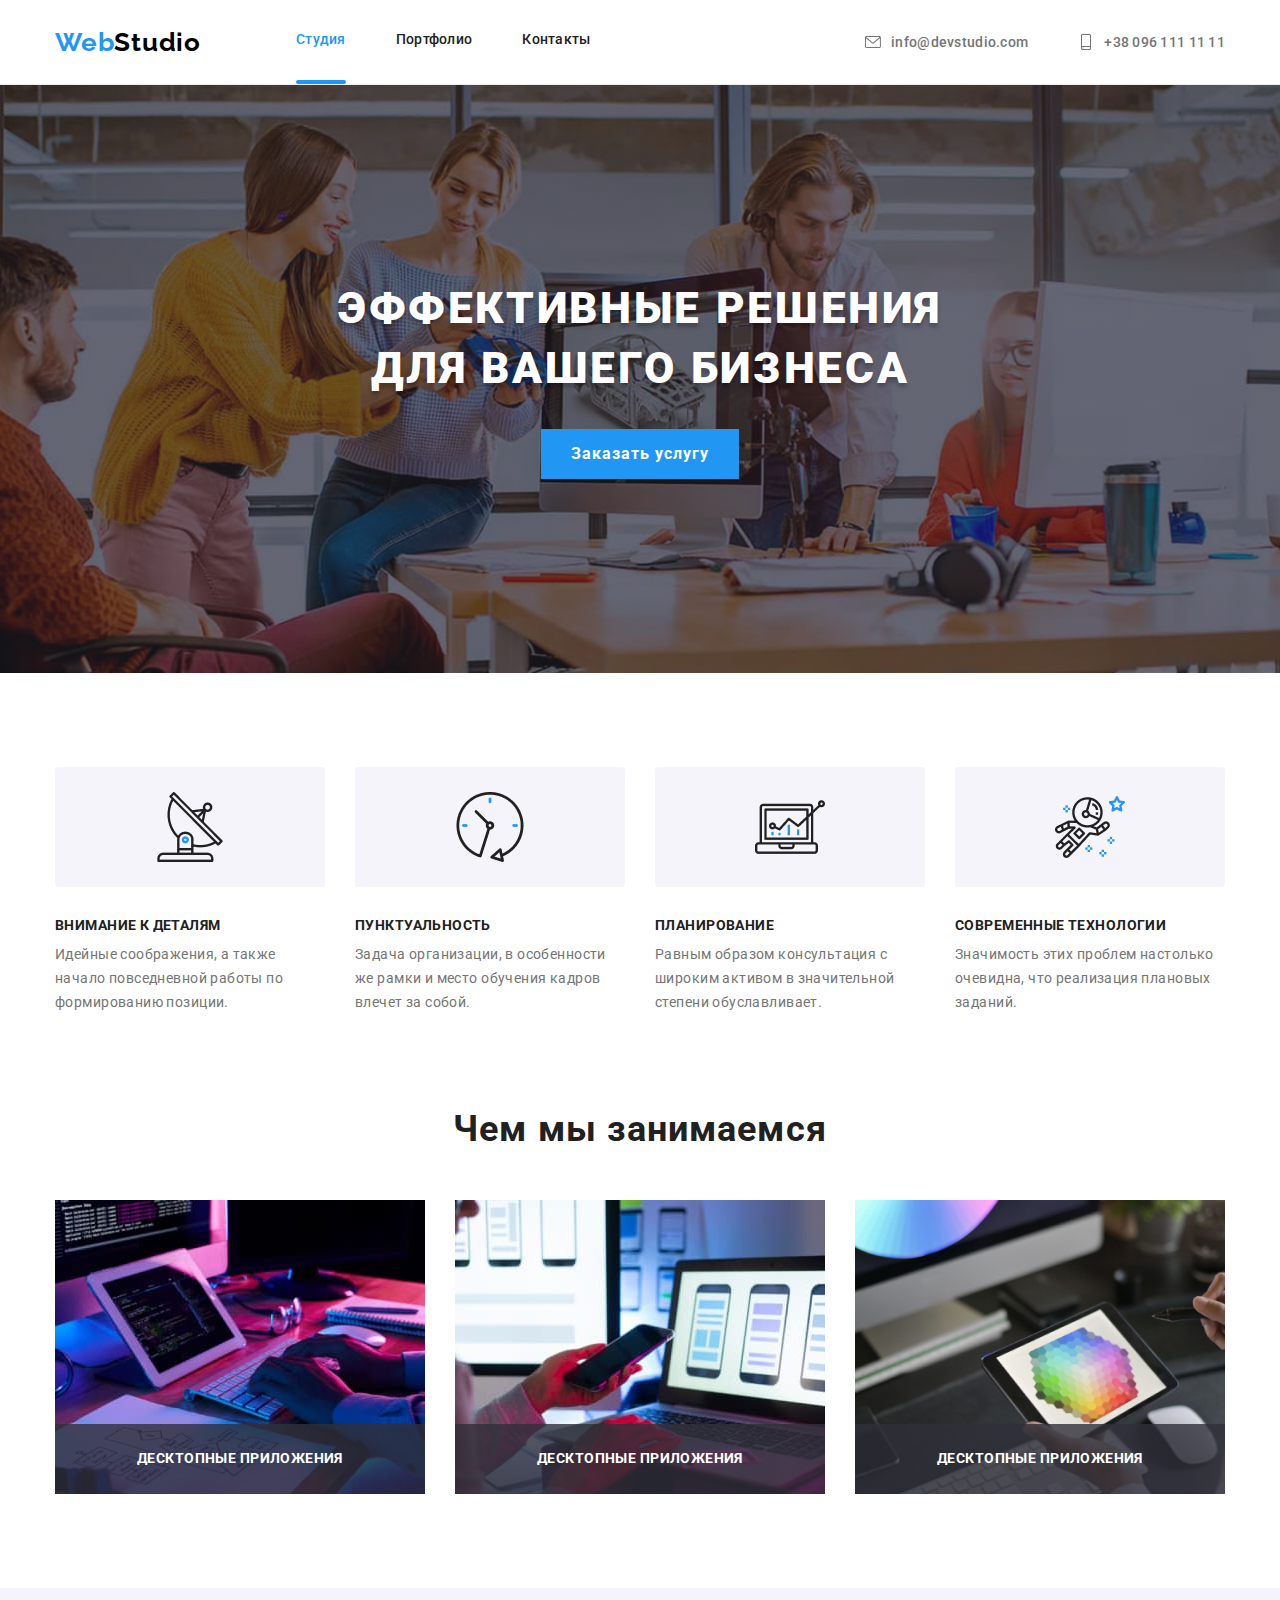
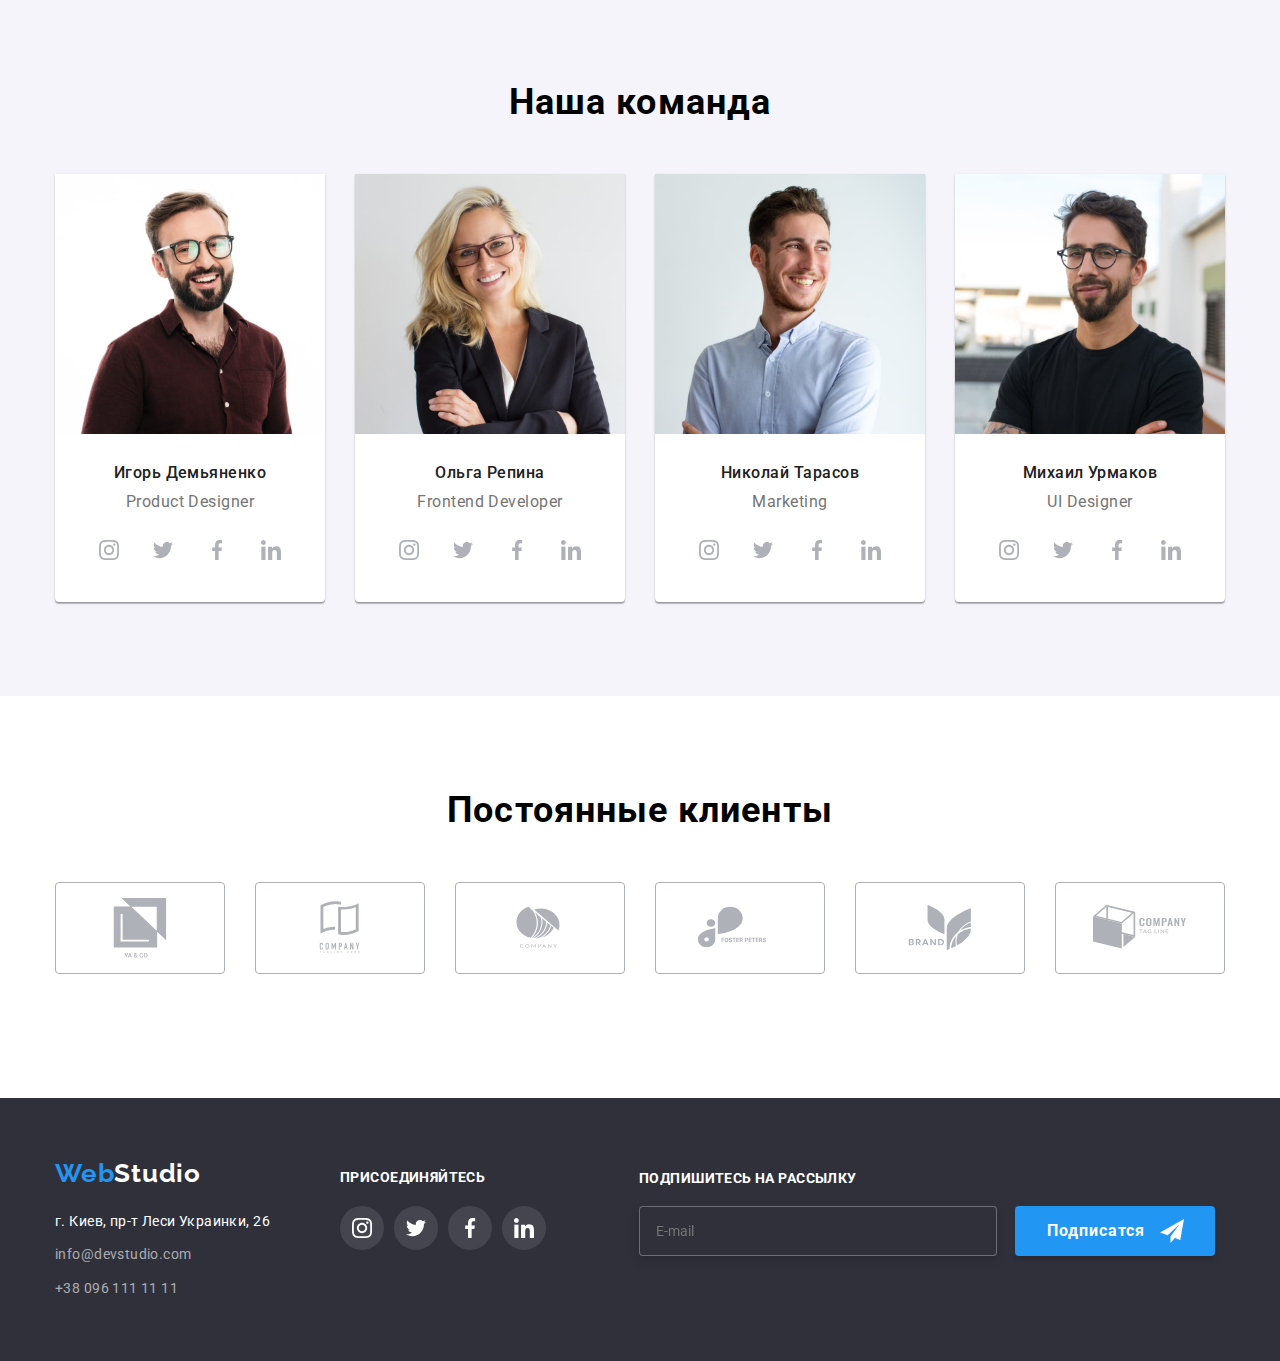
==== index.html @ 10cadb47 "Clone fiels from previously homework" ====
<!DOCTYPE html>
<html lang="ru">
<head>
    <meta charset="UTF-8">
    <meta http-equiv="X-UA-Compatible" content="IE=edge">
    <meta name="viewport" content="width=device-width, initial-scale=1.0">
    <title>Студия</title>
    <link rel="preconnect" href="https://fonts.googleapis.com">
    <link rel="preconnect" href="https://fonts.gstatic.com" crossorigin>
    <link href="https://fonts.googleapis.com/css2?family=Raleway:wght@700&family=Roboto:wght@400;500;700;900&display=swap"rel="stylesheet">
    <link rel="stylesheet" href="https://cdnjs.cloudflare.com/ajax/libs/modern-normalize/1.1.0/modern-normalize.min.css">
    <link rel="stylesheet" href="./css/styles.css">
</head>
<body>
<!-- Шапка сайта -->
    <header class="page-header">
       <div class="container">
            <nav class="nav" >
                <a class="logo" href="/"><span class="logo-color">Web</span>Studio</a>
                <ul  class="site-nav">
                    <li class="item ">
                        <div class="current-session">
                            <a class="link" href="./index.html">Студия</a>
                        </div>    
                    </li>
                    <li class="item"><a class="link" href="./portfolio.html">Портфолио</a></li>
                    <li class="item"><a class="link" href="#">Контакты</a></li>
                </ul>
                <ul class="auth-nav">
                    <li class="item">
                        <a class="link" href="mailto:info@devstudio.com">
                            <svg class="contact-link" wght="16px" height="16px">
                                <use href="./images/icons.svg#envelope"></use>
                            </svg>
                            info@devstudio.com</a>
                    </li>
                    <li class="item"><a class="link" href="tel:+380961111111">
                        <svg class="contact-link" wght="16px" height="16px">
                            <use href="./images/icons.svg#smartphone"></use>
                        </svg>
                        +38 096 111 11 11</a></li>
                </ul>
            </nav>
        </div>
    </header>
<!-- Главаная часть (Контент) -->
    <main>
        <!-- Хиро   -->
        <section class="hero section" >
            <div class="container hero-container">
                <h1 class="hero-title">Эффективные решения <br> для вашего бизнеса</h1>
                <button class="button" type="button" data-modal-open>Заказать услугу</button>
            </div>
        </section>
        <!-- Наши привилегии  -->
        <section class="section">
            <div class="container">
                <h2 class="hide-title">Наши привилегии </h2>
                <ul class="benefits">
                    <li class="item icon-antenna">
                        <h3 class="titel ">Внимание к деталям</h3>
                        <p class="article">Идейные соображения, а также начало повседневной работы по формированию позиции.</p>
                    </li>
                    <li class="item icon-clock">
                        <h3 class="titel">Пунктуальность</h3>
                        <p class="article">Задача организации, в особенности же рамки и место обучения кадров влечет за собой.</p>
                    </li>
                    <li class="item icon-diagram">
                        <h3 class="titel">Планирование</h3>
                        <p class="article">Равным образом консультация с широким активом в значительной степени обуславливает.</p>
                    </li>
                    <li class="item icon-astrounaut">
                        <h3 class="titel">Современные технологии</h3>
                        <p class="article">Значимость этих проблем настолько очевидна, что реализация плановых заданий.</p>
                    </li>
                </ul>
            </div>
        </section>
        <!-- Чем занимаемся  -->
        <section class="work section">
            <div class="container">
                <h2 class="titel">Чем мы занимаемся</h2>
                <ul class="work">
                    <li class="wokr-section">
                        <img src="./images/keybord.jpg" width="370" alt="Пишем код">
                        <p class="wokr-section-description">Десктопные приложения</p>
                    </li>
                    <li class="wokr-section">
                        <img src="./images/phoneandnotebook.jpg" width="370" alt="Звонки родным и близким">
                        <P class="wokr-section-description">Десктопные приложения</P>
                    </li>
                    <li class="wokr-section">
                        <img src="./images/colortabel.jpg" width="370" alt="Красивый планшет с палитрой цветов">
                        <P class="wokr-section-description">Десктопные приложения</P>
                    </li>
                </ul>
            </div>
        </section>
        <!-- Наша команда -->
        <section class="team section">
            <div class="container">
                <h2 class="team-title">Наша команда</h2>
                <ul class="team-persons">
                    <li class="item">
                        <img src="./images/team/ighor.jpg" width="270" alt="Игорь Демьяненко - Product Designer">
                        <div class="team-description">
                            <h3 class="team-name">Игорь Демьяненко</h3>
                            <p class="article">Product Designer</p>
                        </div>
                        <ul  class="team-socials">
                            <li class="team-socials-item">
                                <a class="team-link" href="#">
                                    <svg class="team-icon">
                                        <use href="./images/icons.svg#instagram"></use>
                                    </svg>
                                </a>
                            </li>
                            <li class="team-socials-item">
                                <a class="team-link" href="#">
                                    <svg class="team-icon">
                                        <use href="./images/icons.svg#twitter"></use>
                                    </svg>
                                </a>
                            </li>
                            <li class="team-socials-item">
                                <a class="team-link" href="#">
                                    <svg class="team-icon">
                                        <use href="./images/icons.svg#facebook"></use>
                                    </svg>
                                </a>
                            </li>
                            <li class="team-socials-item">
                                <a class="team-link" href="#">
                                    <svg class="team-icon">
                                        <use href="./images/icons.svg#linkedin"></use>
                                    </svg>
                                </a>
                            </li>
                        </ul> 
                    </li>
                    <li class="item">
                        <img src="./images/team/olga.jpg" width="270" alt="Ольга Репина - Frontend Developer">
                        <div class="team-description">
                            <h3 class="team-name">Ольга Репина</h3>
                            <p class="article">Frontend Developer</p>
                        </div>
                        <ul  class="team-socials">
                            <li class="team-socials-item">
                                <a class="team-link" href="#">
                                    <svg class="team-icon">
                                        <use href="./images/icons.svg#instagram"></use>
                                    </svg>
                                </a>
                            </li>
                            <li class="team-socials-item">
                                <a class="team-link" href="#">
                                    <svg class="team-icon">
                                        <use href="./images/icons.svg#twitter"></use>
                                    </svg>
                                </a>
                            </li>
                            <li class="team-socials-item">
                                <a class="team-link" href="#">
                                    <svg class="team-icon">
                                        <use href="./images/icons.svg#facebook"></use>
                                    </svg>
                                </a>
                            </li>
                            <li class="team-socials-item">
                                <a class="team-link" href="#">
                                    <svg class="team-icon">
                                        <use href="./images/icons.svg#linkedin"></use>
                                    </svg>
                                </a>
                            </li>
                        </ul> 
                    </li>
                    <li class="item">
                        <img src="./images/team/nikita.jpg" width="270" alt="Николай Тарасов - Marketing">
                        <div class="team-description">
                            <h3 class="team-name">Николай Тарасов</h3>
                            <p class="article">Marketing</p>
                        </div>
                        <ul  class="team-socials">
                            <li class="team-socials-item">
                                <a class="team-link" href="#">
                                    <svg class="team-icon">
                                        <use href="./images/icons.svg#instagram"></use>
                                    </svg>
                                </a>
                            </li>
                            <li class="team-socials-item">
                                <a class="team-link" href="#">
                                    <svg class="team-icon">
                                        <use href="./images/icons.svg#twitter"></use>
                                    </svg>
                                </a>
                            </li>
                            <li class="team-socials-item">
                                <a class="team-link" href="#">
                                    <svg class="team-icon">
                                        <use href="./images/icons.svg#facebook"></use>
                                    </svg>
                                </a>
                            </li>
                            <li class="team-socials-item">
                                <a class="team-link" href="#">
                                    <svg class="team-icon">
                                        <use href="./images/icons.svg#linkedin"></use>
                                    </svg>
                                </a>
                            </li>
                        </ul> 
                    </li>
                    <li class="item">
                        <img src="./images/team/mihail.jpg" width="270" alt="Михаил Урмаков - UI Designer">
                        <div class="team-description">
                            <h3 class="team-name">Михаил Урмаков</h3>
                            <p class="article">UI Designer</p>
                        </div>
                        <ul  class="team-socials">
                            <li class="team-socials-item">
                                <a class="team-link" href="#">
                                    <svg class="team-icon">
                                        <use href="./images/icons.svg#instagram"></use>
                                    </svg>
                                </a>
                            </li>
                            <li class="team-socials-item">
                                <a class="team-link" href="#">
                                    <svg class="team-icon">
                                        <use href="./images/icons.svg#twitter"></use>
                                    </svg>
                                </a>
                            </li>
                            <li class="team-socials-item">
                                <a class="team-link" href="#">
                                    <svg class="team-icon">
                                        <use href="./images/icons.svg#facebook"></use>
                                    </svg>
                                </a>
                            </li>
                            <li class="team-socials-item">
                                <a class="team-link" href="#">
                                    <svg class="team-icon">
                                        <use href="./images/icons.svg#linkedin"></use>
                                    </svg>
                                </a>
                            </li>
                        </ul> 
                    </li>
                </ul>
            </div>
        </section>
        <section class="section">
            <h2 class="client-title">Постоянные клиенты</h2>
            <ul class="client-list">
                <li>
                    <a class="client-link" href="#">
                        <svg class="client-icon" width="106px" height="60px">
                            <use href="./images/icons.svg#client"></use>
                        </svg>
                    </a>
                </li>
                <li>
                    <a class="client-link" href="#">
                        <svg class="client-icon" width="106px" height="60px">
                            <use href="./images/icons.svg#client-2"></use>
                        </svg>
                    </a>
                </li>
                <li>
                    <a class="client-link" href="#" >
                        <svg class="client-icon" width="106px" height="60px">
                            <use href="./images/icons.svg#client-3"></use>
                        </svg>
                    </a>
                </li>
                <li>
                    <a class="client-link" href="#">
                        <svg class="client-icon" width="106px" height="60px">
                            <use href="./images/icons.svg#client-4"></use>
                        </svg>
                    </a>
                </li>
                <li>
                    <a class="client-link" href="#">
                        <svg class="client-icon" width="106px" height="60px">
                            <use href="./images/icons.svg#client-5"></use>
                        </svg>
                    </a>
                </li>
                <li>
                    <a class="client-link" href="#" >
                        <svg class="client-icon" width="106px" height="60px">
                            <use href="./images/icons.svg#client-6"></use>
                        </svg>
                    </a>
                </li>
            </ul>
        
        </section>
    </main>


    <!-- Футер -->
    <footer class="footer">
        <div class="container footer-contarner">
            <div>
                <a class="footer-logo" href="/"><span class="logo-color">Web</span>Studio</a>
            <address class="footer-adress">
                <p class="article">г. Киев, пр-т Леси Украинки, 26</p>
                <a class="link" href="mailto:info@devstudio.com">info@devstudio.com</a>
                <a class="link" href="tel:+380961111111">+38 096 111 11 11</a>
            </address>
            </div>
            <div class="footer-social">
                <h2 class="footer-social-title">присоединяйтесь</h2>
                <ul class="footer-social-list" >
                    <li class="footer-social-item">
                        <a class="footer-social-link" href="#">
                            <svg class="footer-social-icon">
                                <use href="./images/icons.svg#instagram"></use>
                            </svg>
                        </a>
                    </li>
                    <li class="footer-social-item">
                        <a class="footer-social-link" href="#">
                            <svg class="footer-social-icon">
                                <use href="./images/icons.svg#twitter"></use>
                            </svg>
                        </a>
                    </li>
                    <li class="footer-social-item">
                        <a class="footer-social-link" href="#">
                            <svg class="footer-social-icon">
                                <use href="./images/icons.svg#facebook"></use>
                            </svg>
                        </a>
                    </li>
                    <li class="footer-social-item">
                        <a class="footer-social-link" href="#">
                            <svg class="footer-social-icon">
                                <use href="./images/icons.svg#linkedin"></use>
                            </svg>
                        </a>
                    </li>
                </ul> 
            </div>
            <div class="footer-form"> 
                <form >
                    <label class="footer-form-label" for="e-mail">Подпишитесь на рассылку</label>
                    <input class="footer-form-input" id="e-mail" type="email" name="e-mail" placeholder="E-mail">
                    <button class="footer-form-button" type="submit">
                        Подписатся
                        <svg class="footer-form-icon" width="24px" height="24px" aria-hidden="true" >
                            <use href="./images/icons.svg#icon-send"></use>
                        </svg>
                    </button>
                </form>
            </div>

        </div>

             
    </footer>
    <!-- Backdrop and Modal -->
    <div class="backdrop is-hidden" data-modal>
        <div class="modal">
            <button class="modal-close-button" type="button" data-modal-close>
                <svg class="modal-close-icon" width="11px" height="11px" >
                    <use href="./images/icons.svg#cross"></use>
                </svg>
            </button>
            <div class="modal-inner">
                
                <form class="form" name="main-form" autocomplete="on">
                    <fieldset >
                        <legend class="modal-inner-title">Оставьте свои данные, мы вам перезвоним</legend>
                        <div class="form-field">
                            <label class="form-feild-label" for="user-name">Имя</label>
                            <div class="form-field-inner">
                                <input class="form-field-input" id="user-name" type="text" name="name" required  >
                                <svg class="form-field-icon" width="18px" height="18px" aria-hidden="true" >
                                    <use href="./images/icons.svg#person-black"></use>
                                </svg>
                            </div>
                            
                        </div>
                        <div class="form-field">
                            <label class="form-feild-label" for="phone-number">Телефон</label>
                            <div class="form-field-inner">
                                <input class="form-field-input" id="phone-number" type="tel" name="phone-number" required  >
                                <svg class="form-field-icon" width="18px" height="18px" aria-hidden="true" >
                                    <use href="./images/icons.svg#phone-black"></use>
                                </svg>
                            </div>
                            
                        </div>
                        <div class="form-field">
                            <label class="form-feild-label" for="e-mail">Почта</label>
                            <div class="form-field-inner">
                                <input class="form-field-input" id="e-mail" type="email" name="e-mail" required  >
                                <svg class="form-field-icon" width="18px" height="18px" aria-hidden="true" >
                                    <use href="./images/icons.svg#email-black"></use>
                                </svg>
                            </div>
                            
                        </div>
                        <div class="form-field">
                            <label class="form-feild-label" for="comment">Комментарий</label>
                            <textarea class="form-field-input form-field-texarea" id="comment" name="feedback" rows="5" placeholder="Введите текст" required ></textarea>
                        </div>
                        <div class="form-field checkbox">
                            <div class="checkbox-control">
                                <input class="checkbox-input" type="checkbox" id="terms-conditions">
                                <svg class="checkbox-icon" width="16px" height="15px" aria-hidden="true" >
                                    <use href="./images/icons.svg#checkbox"></use>
                                </svg>
                            </div>
                            <label class="checkbox-label" for="terms-conditions">Соглашаюсь с рассылкой и принимаю <a class="terms-link" href="/">Условия договора</a></label>
                            
                        </div>
                        <button type="submit" class="form-field-button">Отправить</button>
                    </fieldset>
                    
                </form>
            </div>
        </div>
    </div>   
    <!-- JS -->
    <script src="./js/modal.js"></script>
</body>
</html>
---- css/styles.css ----
:root {
    --main-color: #212121;
    --secondary-color: #757575;
}

/* Нормолайз */
body {
    background-color: #fff;
    font-family: 'Roboto', sans-serif;
    
}
h1,h2,h3,h4,h5,h6 {
    margin: 0px 0px;
}

ul, ol {
    margin: 0;
    padding: 0;
    list-style-type: none;
}

a {
    text-decoration: none;
}

p {
    margin: 0;
}

address {
    font-style: normal;
}

img {
    display: block;
}

fieldset {
    border: 0;
    padding: 0;
    margin: 0;
}

button {
    border-width: 0;
}
.hide-title {
    position: absolute;
    width: 1px;
    height: 1px;
    margin: -1px;
    border: 0;
    padding: 0;
    white-space: nowrap;
    clip-path: inset(100%);
    clip: rect(0 0 0 0);
    overflow: hidden;
}
/* Стили для шапки */
.page-header {
    border-bottom: 1px solid #ECECEC;
        
}

.nav {
    display: flex;
    align-items: center;

    
   
}

.container {
    width: 100%;
    max-width: 1200px;
    margin: 0 auto;
    padding: 0 15px;

}

.section {
    padding-top: 94px;
    padding-bottom: 94px;
}
/* Стиль Логотипа*/

.logo {
    
    color: #000;
    font-family: 'Raleway';
        font-style: normal;
        font-weight: 700;
        font-size: 26px;
        line-height: 1.19;
        letter-spacing: 0.03em;
        

}
.footer-logo {
    color: #fff;
    font-family: 'Raleway';
        font-style: normal;
        font-weight: 700;
        font-size: 26px;
        line-height: 1.19;
        letter-spacing: 0.03em;
        

}
.logo-color {
    color: #2196F3;
}
/* Стили навигации */
.site-nav {
    display: flex;
    margin-left: 95px;
      
}
.contact-link{
    display: flex;
    align-items: center;
    width: 16px;
    fill: var(--secondary-color);
    margin-right: 10px;
}

.site-nav .item:{

}

.site-nav .item:not(:last-child){
    margin-right: 50px;
}

.site-nav .link {
        display: block;
        padding-top: 32px;
        padding-bottom: 32px;
    

        font-style: normal;
        font-weight: 500;
        font-size: 14px;
        line-height: 1.14;
        letter-spacing: 0.02em;
        
        color: #212121;
        transition: 250ms;
        transition-timing-function: cubic-bezier(0.4, 0, 0.2, 1);
}

.current-session::after {
    content: '';
    display: block;
    width: 100%;
    height: 4px;

    background: #2196F3;
    border-radius: 2px;
}
.current-session .link {
    color:#2196F3
}

.site-nav .link:hover,
.site-nav .link:focus {
    color: #2196F3;
    transition: 250ms;
    transition-timing-function: cubic-bezier(0.4, 0, 0.2, 1);
}

/* .site-nav .link:hover .contact-link,
.site-nav .link:focus .contact-link {
    fill: #2196F3;
} */

.auth-nav {
    display: flex;  
    margin-left: auto;
    
}

.auth-nav .item:not(:last-child) {
    margin-right: 50px;
}

.auth-nav .link {
    display: flex;
    padding-top: 32px;
    padding-bottom: 32px;

    color: var(--secondary-color);
    font-style: normal;
    font-weight: 500;
    font-size: 14px;
    line-height: 1.15;
    letter-spacing: 0.02em;

    transition: 250ms;
    transition-timing-function: cubic-bezier(0.4, 0, 0.2, 1);
        
}
.auth-nav .link:hover,
.auth-nav .link:focus {
    color: #2196F3;
    transition: 250ms;
    transition-timing-function: cubic-bezier(0.4, 0, 0.2, 1);
}
.auth-nav .link:hover .contact-link,
.auth-nav .link:focus .contact-link{
    fill: #2196F3;
    transition: 250ms;
    transition-timing-function: cubic-bezier(0.4, 0, 0.2, 1);
}

/* Стили для хиро */
.hero {
    max-width: 1600px;
    background-image: linear-gradient(to right, rgba(47, 48, 58, 0.4), rgba(47, 48, 58, 0.4)), url(../images/hero-bg.jpg);
    background-position: center;
    background-size: cover;
    background-repeat: no-repeat;
    background-color: #2F303A;

    margin-left: auto;
    margin-right: auto;
    
}
.hero-title  {
    display: block;
    
    margin-bottom: 30px;

    color: #000;
    font-weight: 900;
    font-size: 44px;
    line-height: 1.36;  
    text-align: center;
    letter-spacing: 0.06em;
    text-transform: uppercase;
    color: #FFFFFF;
    text-shadow: 0px 4px 4px rgba(0, 0, 0, 0.25);
}

.button {
    margin-left: auto;
    margin-right: auto;
    padding: 10px 30px;
    
    
    background-color: #2196F3;
    color: #fff;
    font-family: 'Roboto';
    font-style: normal;
    font-weight: 700;
    font-size: 16px;
    line-height: 1.88;
    display: flex;
    align-items: center;
    text-align: center;
    letter-spacing: 0.06em;
    cursor: pointer;
}

.hero-container {
    padding-top: 100px;
    padding-bottom: 100px;
}

/* Стили для наших привилегии */
.benefits {
    display: flex;
    justify-content: space-between;
    
    
    
}
.benefits .item {
    width: 270px;
}

.benefits .titel {
    margin-bottom: 10px;
    color: var(--main-color);
        font-style: normal;
        font-weight: 700;
        font-size: 14px;
        line-height: 1.15;
        letter-spacing: 0.03em;
        text-transform: uppercase;
        
}
.benefits .article {
    color: var(--secondary-color);
        font-weight: 400;
        font-size: 14px;
        line-height: 1.71;    
        letter-spacing: 0.03em;
}
/* Иконки сверху */
.benefits .item::before {
    display: block;
    content: ""; 
    height: 120px;
    background-color: #F5F4FA;
    background-position: center;
    background-repeat: no-repeat;
    border-radius: 4px;

    margin-bottom: 30px;
}

.icon-antenna::before {
    background-image: url('../images/icon/antenna.png');
}

.icon-clock::before {
    background-image: url('../images/icon/clock.png');
}

.icon-diagram::before {
    background-image: url('../images/icon/diagram.png');
}

.icon-astrounaut::before {
    background-image: url('../images/icon/astronaut.png');
}


/* Стили "Чем занимаемся" */
.work {
    display: flex;
    justify-content: space-between;
    padding-top: 0;
    
}
.work .titel {
    margin-bottom: 50px;

    color: var(--main-color);
        font-weight: 700;
        font-size: 36px;
        line-height: 1.16;
        text-align: center;
        letter-spacing: 0.03em;
}

.wokr-section{
    position: relative;
}

.wokr-section-description {
    position: absolute;
    left: 0;
    bottom: 0;

    display: flex;
    justify-content: center;
    align-items: center;
    width: 370px;
    height: 70px;


    font-family: 'Roboto';
    font-style: normal;
    font-weight: 700;
    font-size: 14px;
    line-height: 1.14;
    text-align: center;
    letter-spacing: 0.03em;
    text-transform: uppercase;

    color: #FFFFFF;
    background: rgba(47, 48, 58, 0.8);
}

/*  Стили Наша команда */

.team {
    display: block;
    background-color: #F5F4FA;
    background-position: center;
    margin-left: auto;
    margin-right: auto;
    text-align: center;
    
}

.team-persons{
    display: flex;
    justify-content: space-between;
}



.team-title {
    margin-bottom: 50px;

    font-weight: 700;
    font-size: 36px;
    line-height: 1.16;
    text-align: center;
    letter-spacing: 0.03em;

}

.team-persons .item  {

    background-color: #fff;
    box-shadow: 0px 1px 3px rgba(0, 0, 0, 0.12), 0px 1px 1px rgba(0, 0, 0, 0.14), 0px 2px 1px rgba(0, 0, 0, 0.2);
    border-radius: 0px 0px 4px 4px;
}
.team-name {
    

    color: var(--main-color);
    font-family: 'Roboto';
        font-style: normal;
        font-weight: 500;
        font-size: 16px;
        line-height: 1.18;
        
        letter-spacing: 0.03em;
}
.team .article {
    margin-top: 10px;
    

    color: var(--secondary-color);
    font-family: 'Roboto';
        font-style: normal;
        font-weight: 400;
        font-size: 16px;
        line-height: 1.18;
        letter-spacing: 0.03em;
}

.team-description {
    padding-bottom: 0px;
    padding-top: 30px;


}

.team-socials {
    display: flex;
    width: 206px;
    height: 44px;
    justify-content: space-between;
    align-items: center;
    margin: 16px auto 30px auto;
}

.team-link {
    display: block;
    align-items: center;
    width: 44px;
    height: 44px;
    padding-top: 12px;
    padding-bottom: 12px;
    border-radius: 50%;
}

.team-icon {
    width: 20px;
    height: 20px;
    fill: #afb1b8;
    transition: 250ms;
    transition-timing-function: cubic-bezier(0.4, 0, 0.2, 1);
    
    
}

.team-socials .team-socials-item{
    border-radius: 50%;
    transition: 250ms;
    transition-timing-function: cubic-bezier(0.4, 0, 0.2, 1);
    /* background-color: blue; */
}
.team-socials .team-socials-item:hover,
.team-socials-item .team-link:focus{
    background-color: #2196F3;
    transition: 250ms;
    transition-timing-function: cubic-bezier(0.4, 0, 0.2, 1);
}
.team-socials-item .team-link:focus .team-icon,
.team-socials .team-socials-item:hover .team-icon {
    fill: #ffffff;
    transition: 250ms;
    transition-timing-function: cubic-bezier(0.4, 0, 0.2, 1);
}



/* Постоянные клиенты секция */
 
.client-title {
    margin-bottom: 50px;
    
    font-weight: 700;
    font-size: 36px;
    line-height: 1.16;
    text-align: center;
    letter-spacing: 0.03em; 
}

.client-list {
    display: flex;
    width: 1170px;
    justify-content: space-between;
    align-items: center;
    margin: 16px auto 30px auto;

}

.client-link {
    display: flex;
    align-items: center;
    justify-content: center;
    width: 170px;
    height: 92px;
    border: 1px solid #AFB1B8;
    border-radius: 4px;
    transition: 250ms;
    transition-timing-function: cubic-bezier(0.4, 0, 0.2, 1);
}
.client-icon {
    fill: #afb1b8;
    transition: 250ms;
    transition-timing-function: cubic-bezier(0.4, 0, 0.2, 1);
    
}

.client-link:hover,
.client-link:focus {
    border: 1px solid rgba(33, 150, 243, 1);
    transition: 250ms;
    transition-timing-function: cubic-bezier(0.4, 0, 0.2, 1);
    
}

.client-link:hover .client-icon,
.client-link:focus .client-icon{
    fill: #2196F3;
    transition: 250ms;
    transition-timing-function: cubic-bezier(0.4, 0, 0.2, 1);
}

/* Стили для футера */

.footer {
    display: block;
    padding-top: 60px;
    padding-bottom: 60px;

    background-color: #2F303A;
        font-style: normal;
        font-weight: 400;
        font-size: 14px;
        line-height: 1.71;
        letter-spacing: 0.03em;
}

.footer-contarner{
    display: flex;
}
.footer-adress {
    display: flex;
    flex-direction: column;
    
}
.footer .article {
    margin-top: 20px;
    color: #fff;
}
.footer .link {
    
    margin-top: 10px;

    font-weight: 400;
    font-size: 14px;
    line-height: 1.71;
    letter-spacing: 0.03em;
    color: rgba(255, 255, 255, 0.6);
    
}

.footer-social {
    display: flex;
    flex-direction: column;
    margin-left: 70px;
    margin-top: 12px;
    
}

.footer-social-title {


    
    font-family: 'Roboto';
    font-style: normal;
    font-weight: 700;
    font-size: 14px;
    line-height: 1.14;
    letter-spacing: 0.03em;
    text-transform: uppercase;

    color: #FFFFFF;
}

.footer-social-list {
    display: flex;
    width: 206px;
    height: 44px;
    justify-content: space-between;
    align-items: center;
    margin-top: 20px;
    
    /* margin: 16px auto 30px auto; */
    
}


.footer-social-link {
    display: flex;
    align-items: center;
    justify-content: center;
    width: 44px;
    height: 44px;
        
    background: rgba(255, 255, 255, 0.1);
    border-radius: 50%;
    
}

.footer-social-icon {
    width: 20px;
    height: 20px;
    fill: #ffffff;
    
    
}

.footer-social-list .footer-social-item{
    border-radius: 50%;
    transition: 250ms;
    transition-timing-function: cubic-bezier(0.4, 0, 0.2, 1);
    /* background-color: blue; */
}
.footer-social-list .footer-social-item:hover,
.footer-social-list .footer-social-link:focus {
    background-color: #2196F3;
    transition: 250ms;
    transition-timing-function: cubic-bezier(0.4, 0, 0.2, 1);
}


/* Footer form */
.footer-form{
    margin-left: 93px;
    margin-top: 12px;
}

.footer-form-label {
    display: block;
    margin-bottom: 20px;
    font-family: 'Roboto';
    font-style: normal;
    font-weight: 700;
    font-size: 14px;
    line-height: 16px;
    letter-spacing: 0.03em;
    text-transform: uppercase;

    color: #FFFFFF;
}
.footer-form-input {
    width: 358px;
    height: 50px;
    margin-right: 15px;
    padding-left: 16px;
    color: #fff;
    border: 1px solid rgba(255, 255, 255, 0.3);
    filter: drop-shadow(0px 4px 4px rgba(0, 0, 0, 0.15));
    border-radius: 4px;
    background-color: #2F303A;
}
.footer-form-input::placeholder {
    /* padding: 15px 16px; */
}

.footer-form-button {
    width: 200px;
    height: 50px;
    font-family: 'Roboto';
    font-style: normal;
    font-weight: 700;
    font-size: 16px;
    line-height: 1.88;    

    letter-spacing: 0.06em;
    
    color: #FFFFFF;

    background: #2196F3;
    box-shadow: 0px 4px 4px rgba(0, 0, 0, 0.15);
    border-radius: 4px;
}

.footer-form-icon {
    fill: #fff;
    margin-left: 10px;
    vertical-align: middle;
}

/* .footer-form-button::after {
    content: '';
  
    width: 24px;
    height: 24px;
    background-image: url(../images/icons.svg#icon-send);
    fill: #FFFFFF;
} */
/* Портфолио */
/* Кнопки портфолио */
.portfolio-button-list {
    display: flex;
    margin-bottom: 56px;
    justify-content: center;
}
.portfolio-button-list .item:not(:last-child) {
    margin-right: 8px;
}


.portfolio-button {
    display: block;
    padding: 6px 22px;
    /* margin-top: 100px; */
    
    background: #F5F4FA;
        font-weight: 500;
        font-size: 16px;
        line-height: 1.62;
        text-align: center;
        letter-spacing: 0.03em;
        color: #212121;
        border: none;
        border-radius: 4px;
    
        transition: 250ms;
        transition-timing-function: cubic-bezier(0.4, 0, 0.2, 1);
}


.portfolio-button:hover,
.portfolio-button:focus {
    background-color: #2196F3;
    color: #FFFFFF;
    box-shadow: 0px 3px 1px rgba(0, 0, 0, 0.1), 0px 1px 2px rgba(0, 0, 0, 0.08), 0px 2px 2px rgba(0, 0, 0, 0.12);
    transition: 250ms;
    transition-timing-function: cubic-bezier(0.4, 0, 0.2, 1);   
}

/* Список робот */

.portfolio-list {
    display: flex;
    flex-wrap: wrap;
    
    

    
}

.portfolio-item {
    width: 370px;
    margin-right: 30px;
    margin-bottom: 30px;

    background: #FFFFFF;
    border: 1px solid #EEEEEE;
}
.portfolio-item:hover,
.portfolio-item:focus {
    transition: 250ms;
    transition-timing-function: cubic-bezier(0.4, 0, 0.2, 1);
    box-shadow: 0px 1px 1px rgba(0, 0, 0, 0.12), 0px 4px 4px rgba(0, 0, 0, 0.06), 1px 4px 6px rgba(0, 0, 0, 0.16);
}

.portfolio-item:nth-child(3n) {
    margin-right: 0px;
}

.portfolio-item:nth-last-child(-n+3) {
    margin-bottom: 0px;
}
/* .portfolio-link {
    position: relative;
    
    
} */
.portfolio-thumb {
    position: relative;
    overflow: hidden;
}


.portfolio-list-title {
    /* margin: 20px auto 4px 24px; */
    margin-bottom: 4px;
    font-weight: 700;
    font-size: 18px;
    line-height: 2;
    letter-spacing: 0.06em;
    color: #212121;
}
.portfolio-list .article {
    /* margin-left: 24px;
    margin-bottom: 20px; */

        font-weight: 400;
        font-size: 16px;
        line-height: 1.88;
        letter-spacing: 0.03em;
        color: #757575;
}
.portfolio-list-description {
    padding-left: 24px;
    padding-bottom: 20px;
    padding-top: 20px;
}

.portfolio-overlay {
    position: absolute;
    top: 0;
    right: 0;
    width: 100%;
    height: 100%;
    padding: 64px 24px;
    background-color: rgba(33, 150, 243, 0.9);
    transform: translateY(100%);
    transition: transform 250ms;
    transition-timing-function: cubic-bezier(0.4, 0, 0.2, 1);
    
}

.portfolio-overlay-description {
    font-family: 'Roboto';
    font-style: normal;
    font-weight: 400;
    font-size: 18px;
    line-height: 1.56;
    letter-spacing: 0.03em;
    color: #FFFFFF;
}

.portfolio-item:hover .portfolio-overlay {
    transform: translateY(0);
    
}

/* Modal and Backdrop */

.backdrop {
    position: fixed;
    top: 0;
    left: 0;

    width: 100%;
    height: 100%;
    background: rgba(0, 0, 0, 0.2);

    transition: opacity 0.5s, visibility 0.5s;
}

.modal {
    position: absolute;
    top: 50%;
    left: 50%;
    transform: translate(-50%, -50%);


    width: 528px;
    min-height: 581px;


    background: #FFFFFF;
    box-shadow: 0px 1px 3px rgba(0, 0, 0, 0.12), 0px 1px 1px rgba(0, 0, 0, 0.14), 0px 2px 1px rgba(0, 0, 0, 0.2);
    border-radius: 4px;
}

/* Form */
.modal-inner {
    padding: 40px;
    
}

.modal-inner-title {
    display: block;
    margin-bottom: 12px;

    font-family: 'Roboto';
    font-style: normal;
    font-weight: 700;
    font-size: 20px;
    line-height: 1.15;
    text-align: center;
    letter-spacing: 0.03em;
    color: #212121;
}


/* Form-field */

.form-feild-label {
    display: block;
    margin-bottom: 4px;

    font-family: 'Roboto';
    font-style: normal;
    font-weight: 400;
    font-size: 12px;
    line-height: 1.16;
    letter-spacing: 0.01em;
    color: #757575;
    

}

.form-field-input {
    width: 100%;
    padding: 11px 12px 11px 42px;
    margin-bottom: 10px;
    
    border: 1px solid rgba(33, 33, 33, 0.2);
    border-radius: 4px;
    outline: none;
    transition: border-color 250ms cubic-bezier(0.4, 0, 0.2, 1)
}

.form-field-inner {
    position: relative;
}

.form-field-icon{
    position: absolute;
    top: 50%;
    left: 12px;
    transform: translateY(-80%);
    fill: CurrentColor;
    transition: fill 250ms cubic-bezier(0.4, 0, 0.2, 1);
    
}

.form-field-input::placeholder {
    font-family: 'Roboto';
    font-style: normal;
    font-weight: 400;
    font-size: 12px;
    line-height: 1.16;
    letter-spacing: 0.01em;

    color: rgba(117, 117, 117, 0.5);
    
}

.form-field-input:hover,
.form-field-input:focus {
    border-color: #2196F3;
}

.form-field-input:hover + .form-field-icon,
.form-field-input:focus + .form-field-icon,
.form-field-input:active + .form-field-icon{
    fill: #2196F3;
}


.form-field-texarea {
    resize: none;
    padding: 12px  16px;
}

/* Chekbox */
.checkbox {
    display: flex;
    padding-left: 13px
}

.checkbox-input {
    appearance: none;
}


.checkbox-control {
    display: flex;
    align-items: center;
    justify-content: center;
    
    width: 16px;
    height: 15px;
    margin-top: 3px;
    margin-right: 9px;
    background-color: #fff;
    border: 2px solid rgba(33, 33, 33, 1);
    border-radius: 4px;

}

.checkbox-icon {
    opacity: 0;
    flex-shrink: 0;
    fill: #fff;
    transition: opacity 250ms cubic-bezier(0.4, 0, 0.2, 1);
    background-color: #2196f3;
    border-radius: 2px;
}

.checkbox-input:checked + .checkbox-icon {
    opacity: 1;
}


/* .checkbox-input:checked ~ .checkbox-control{
    background-color: #2196F3;
} */

.checkbox-label {
    font-family: 'Roboto';
    font-style: normal;
    font-weight: 400;
    font-size: 14px;
    line-height: 1.71;
    letter-spacing: 0.03em;

    color: #757575; 

}

.terms-link {
    text-decoration-line: underline;
    color: #2196F3;

}

.form-field-button {
    display: block;
    margin-left: auto;
    margin-right: auto;
    margin-top: 30px;
    width: 200px;
    height: 50px;
    padding: 10px 55px;

    font-family: 'Roboto';
    font-style: normal;
    font-weight: 700;
    font-size: 16px;
    line-height: 1.88;
    letter-spacing: 0.06em;
    color: #FFFFFF;
    cursor: pointer;

    background: #188CE8;  
    border-radius: 4px;
    transition: box-shadow 250ms cubic-bezier(0.4, 0, 0.2, 1)
}

.form-field-button:focus,
.form-field-button:active {
    box-shadow: 0px 4px 4px rgba(0, 0, 0, 0.15);
    
}
.modal-close-icon {

    fill: #000000;
    transition: fill 250ms cubic-bezier(0.4, 0, 0.2, 1)
}



.modal-close-button {
    position: absolute;
    top: 8px;
    right: 8px;
    width: 30px;
    height: 30px;

    background: #FFFFFF;
    border: 1px solid rgba(0, 0, 0, 0.1);
    border-radius: 50%;
    cursor: pointer;
   
}
.modal-close-button:hover .modal-close-icon,
.modal-close-button:focus .modal-close-icon 
{
    fill: #2196F3;
}
.is-hidden {
    opacity: 0;
    visibility: hidden;
    pointer-events: none;

}
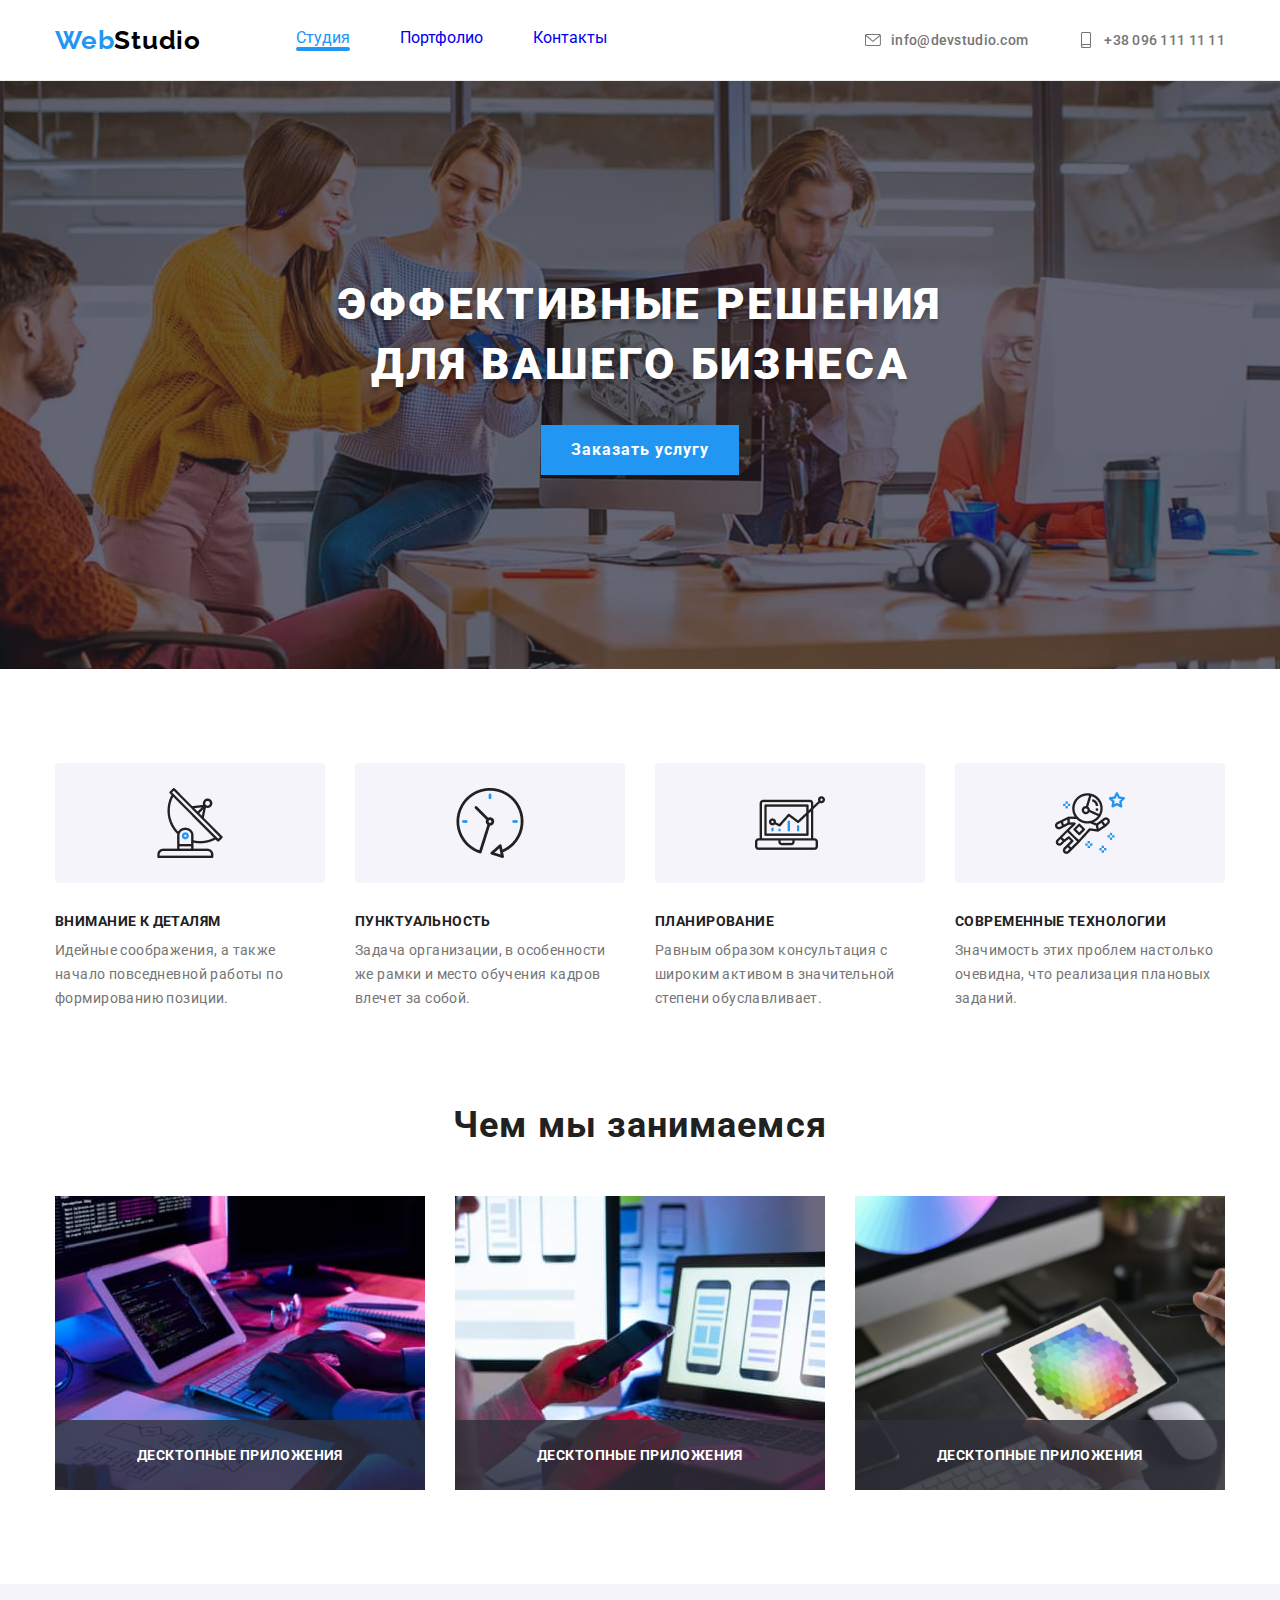
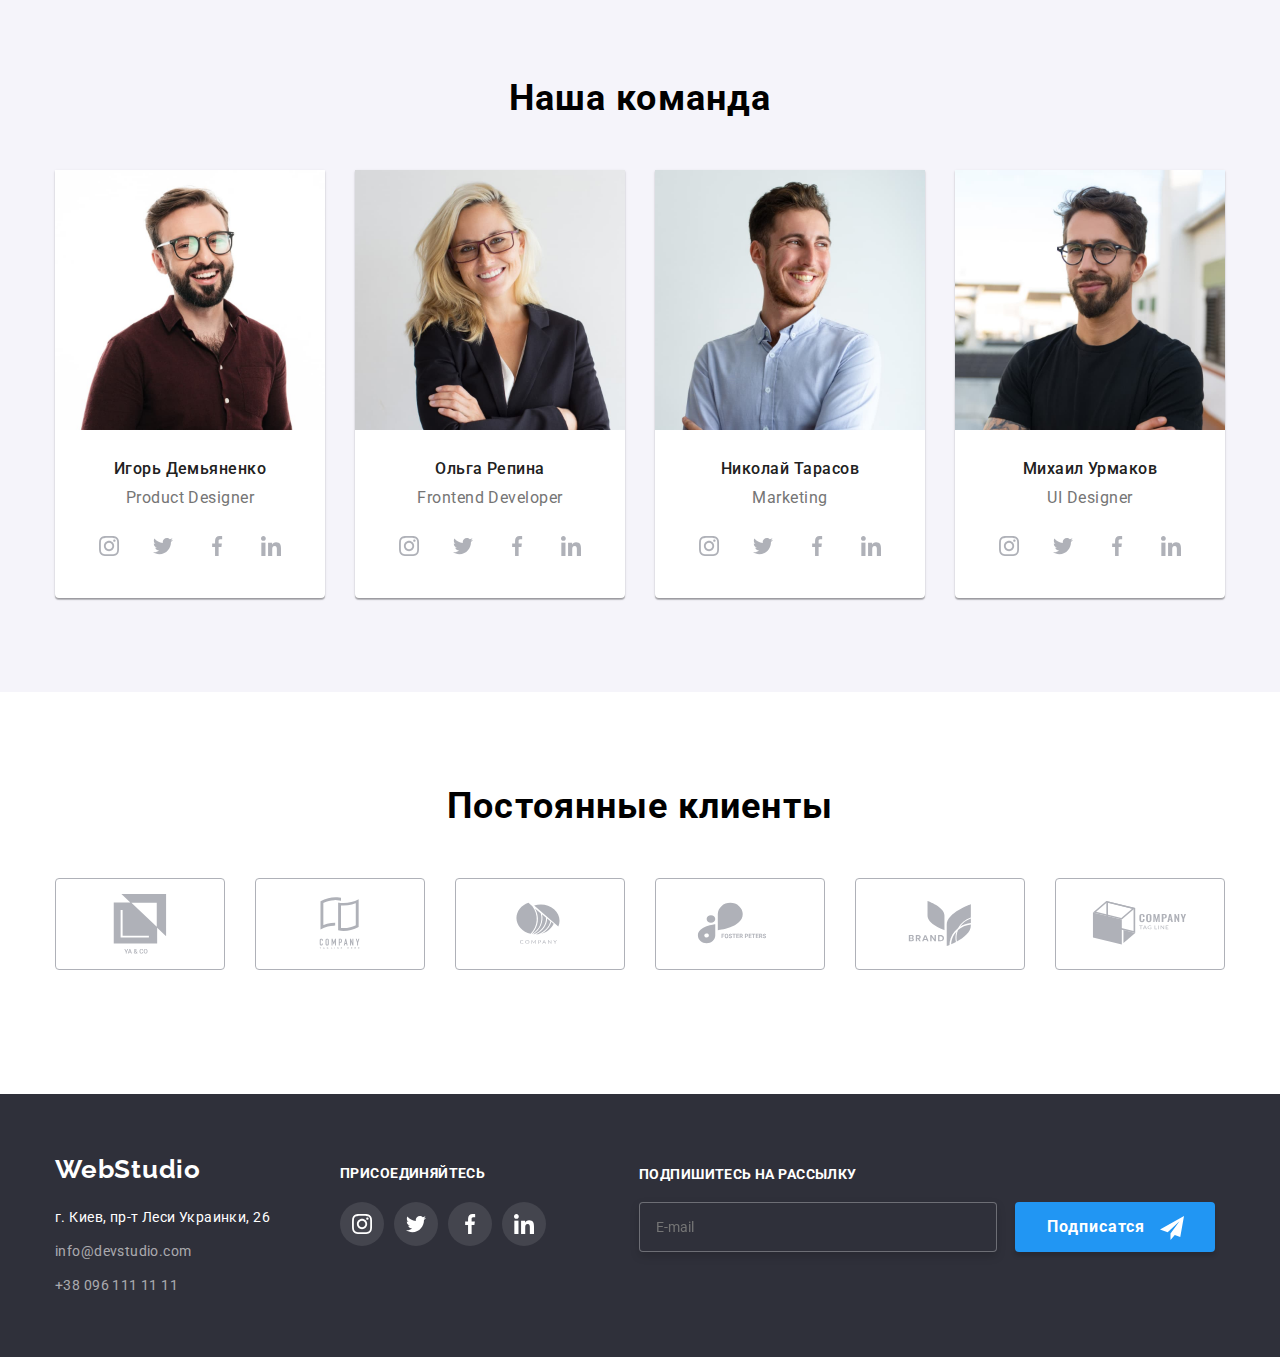
==== commit 91b9e0a8: "Let`s try some BEM!" ====
--- a/index.html
+++ b/index.html
@@ -15,16 +15,16 @@
 <!-- Шапка сайта -->
     <header class="page-header">
        <div class="container">
-            <nav class="nav" >
-                <a class="logo" href="/"><span class="logo-color">Web</span>Studio</a>
-                <ul  class="site-nav">
-                    <li class="item ">
+            <nav class="navigation" >
+                <a class="logo" href="/"><span class="logo--color">Web</span>Studio</a>
+                <ul  class="site-navigation">
+                    <li class="site-navigation__item ">
                         <div class="current-session">
                             <a class="link" href="./index.html">Студия</a>
                         </div>    
                     </li>
-                    <li class="item"><a class="link" href="./portfolio.html">Портфолио</a></li>
-                    <li class="item"><a class="link" href="#">Контакты</a></li>
+                    <li class="site-navigation__item"><a class="link" href="./portfolio.html">Портфолио</a></li>
+                    <li class="site-navigation__item"><a class="link" href="#">Контакты</a></li>
                 </ul>
                 <ul class="auth-nav">
                     <li class="item">
@@ -46,14 +46,14 @@
 <!-- Главаная часть (Контент) -->
     <main>
         <!-- Хиро   -->
-        <section class="hero section" >
+        <section class="hero " >
             <div class="container hero-container">
                 <h1 class="hero-title">Эффективные решения <br> для вашего бизнеса</h1>
                 <button class="button" type="button" data-modal-open>Заказать услугу</button>
             </div>
         </section>
         <!-- Наши привилегии  -->
-        <section class="section">
+        <section >
             <div class="container">
                 <h2 class="hide-title">Наши привилегии </h2>
                 <ul class="benefits">
@@ -77,7 +77,7 @@
             </div>
         </section>
         <!-- Чем занимаемся  -->
-        <section class="work section">
+        <section class="work ">
             <div class="container">
                 <h2 class="titel">Чем мы занимаемся</h2>
                 <ul class="work">
@@ -97,7 +97,7 @@
             </div>
         </section>
         <!-- Наша команда -->
-        <section class="team section">
+        <section class="team ">
             <div class="container">
                 <h2 class="team-title">Наша команда</h2>
                 <ul class="team-persons">
@@ -252,7 +252,7 @@
                 </ul>
             </div>
         </section>
-        <section class="section">
+        <section >
             <h2 class="client-title">Постоянные клиенты</h2>
             <ul class="client-list">
                 <li>
--- a/css/styles.css
+++ b/css/styles.css
@@ -43,6 +43,10 @@
 
 button {
     border-width: 0;
+}
+
+section {
+    padding: 94px 0;
 }
 .hide-title {
     position: absolute;
@@ -56,19 +60,6 @@
     clip: rect(0 0 0 0);
     overflow: hidden;
 }
-/* Стили для шапки */
-.page-header {
-    border-bottom: 1px solid #ECECEC;
-        
-}
-
-.nav {
-    display: flex;
-    align-items: center;
-
-    
-   
-}
 
 .container {
     width: 100%;
@@ -78,40 +69,56 @@
 
 }
 
-.section {
-    padding-top: 94px;
-    padding-bottom: 94px;
-}
+.is-hidden {
+    opacity: 0;
+    visibility: hidden;
+    pointer-events: none;
+
+}
+
+/* Стили для шапки */
+.page-header {
+    border-bottom: 1px solid #ECECEC;
+        
+}
+
+.navigation {
+    display: flex;
+    align-items: center;
+}
+
+
+
 /* Стиль Логотипа*/
 
 .logo {
     
     color: #000;
     font-family: 'Raleway';
-        font-style: normal;
-        font-weight: 700;
-        font-size: 26px;
-        line-height: 1.19;
-        letter-spacing: 0.03em;
+    font-style: normal;
+    font-weight: 700;
+    font-size: 26px;
+    line-height: 1.19;
+    letter-spacing: 0.03em;
         
 
 }
 .footer-logo {
     color: #fff;
     font-family: 'Raleway';
-        font-style: normal;
-        font-weight: 700;
-        font-size: 26px;
-        line-height: 1.19;
-        letter-spacing: 0.03em;
+    font-style: normal;
+    font-weight: 700;
+    font-size: 26px;
+    line-height: 1.19;
+    letter-spacing: 0.03em;
         
 
 }
-.logo-color {
+.logo--color {
     color: #2196F3;
 }
 /* Стили навигации */
-.site-nav {
+.site-navigation {
     display: flex;
     margin-left: 95px;
       
@@ -128,7 +135,7 @@
 
 }
 
-.site-nav .item:not(:last-child){
+.site-navigation__item:not(:last-child){
     margin-right: 50px;
 }
 
@@ -1098,9 +1105,3 @@
 {
     fill: #2196F3;
 }
-.is-hidden {
-    opacity: 0;
-    visibility: hidden;
-    pointer-events: none;
-
-}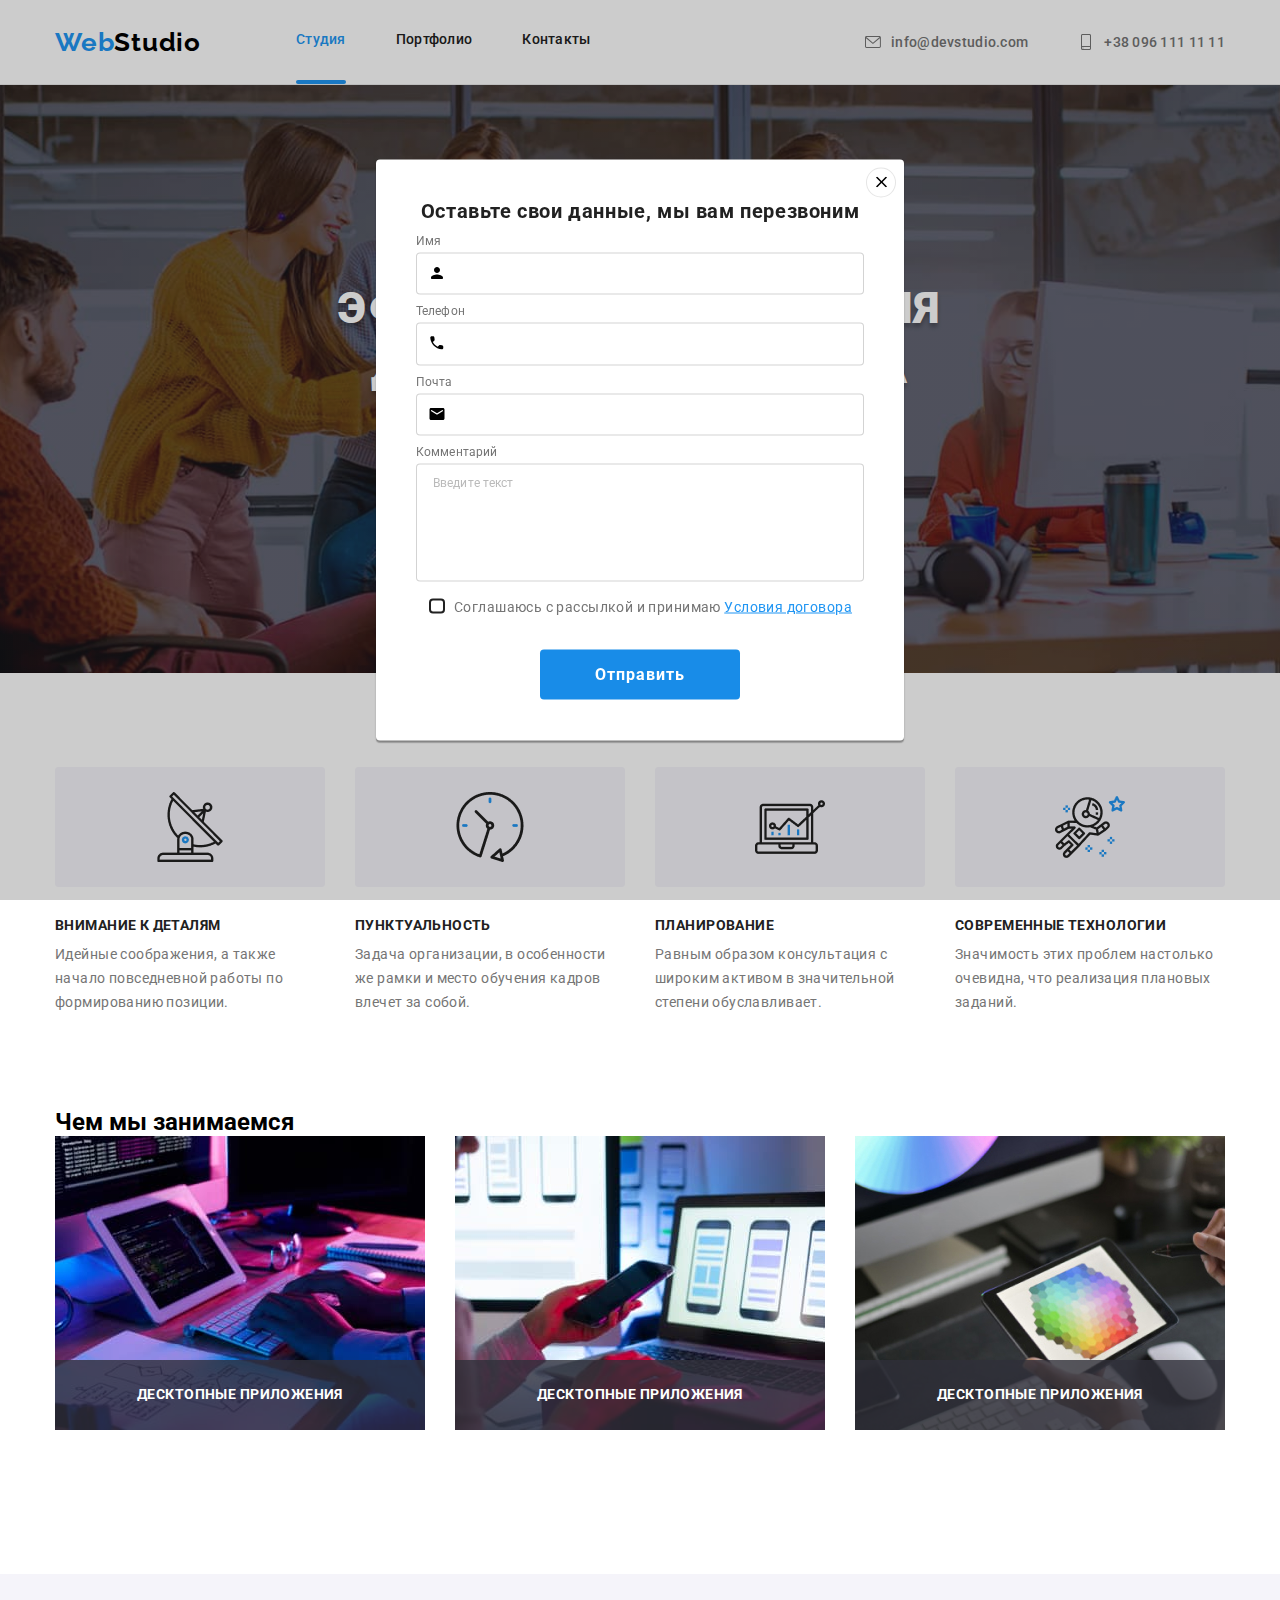
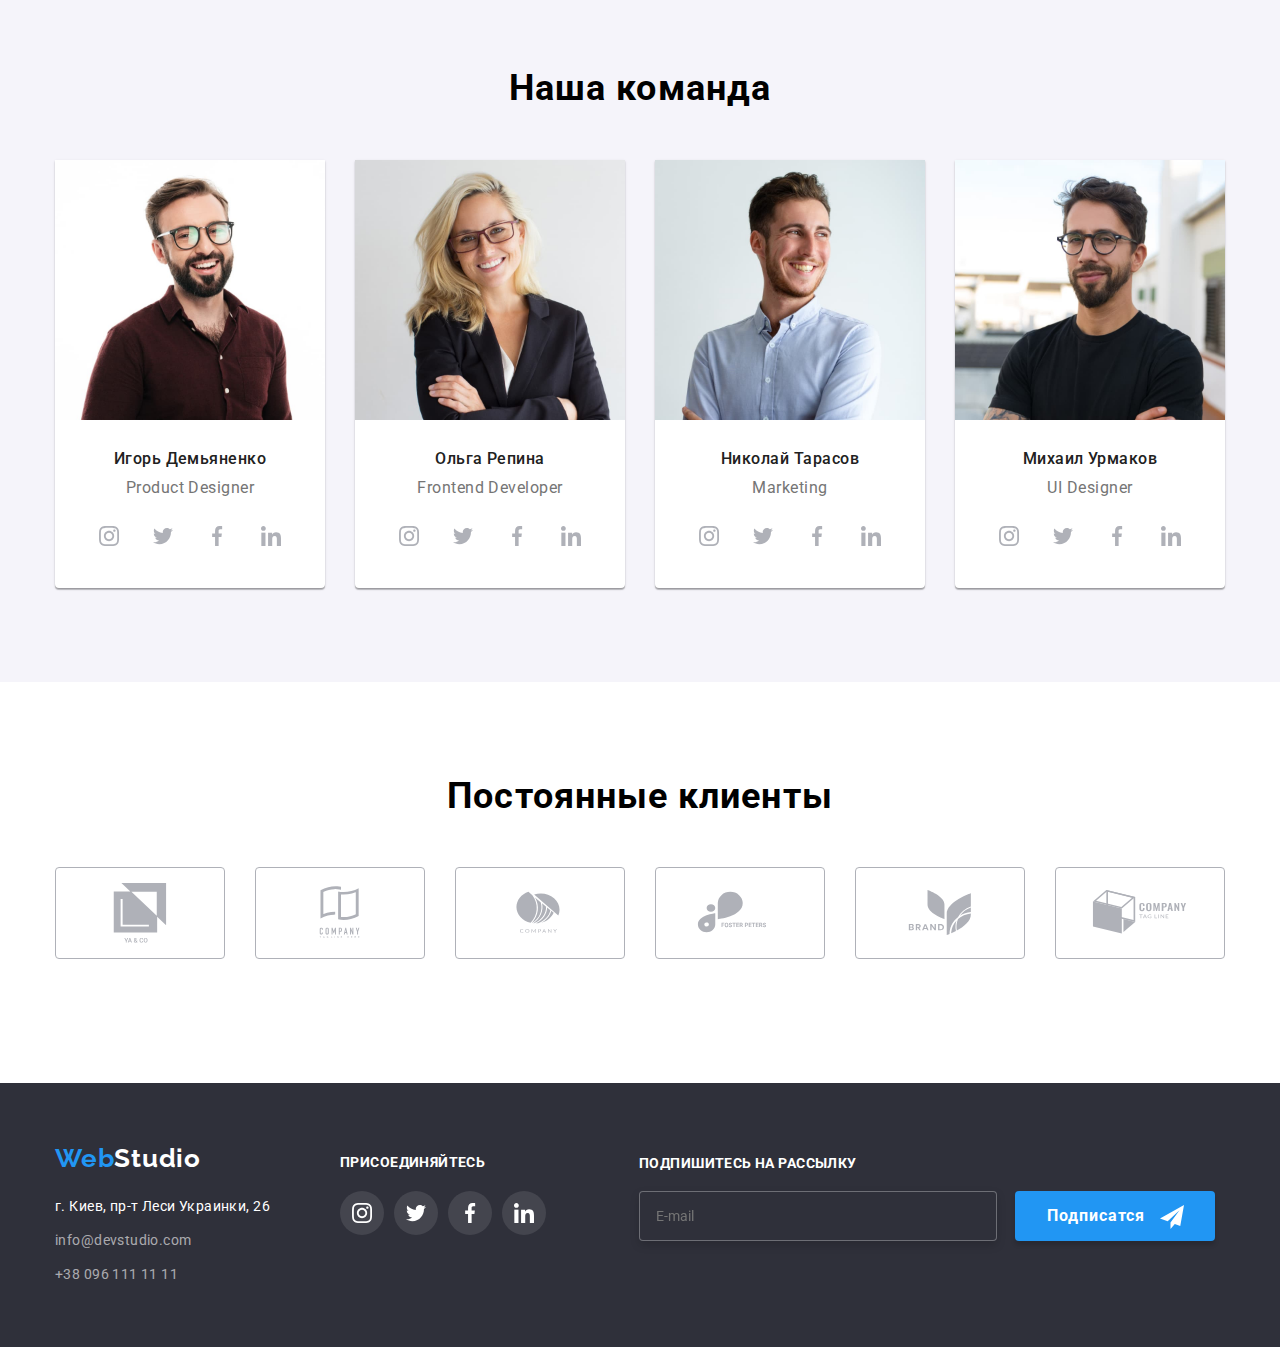
==== commit 6046020d: "Add some BEM to index.html" ====
--- a/index.html
+++ b/index.html
@@ -20,22 +20,23 @@
                 <ul  class="site-navigation">
                     <li class="site-navigation__item ">
                         <div class="current-session">
-                            <a class="link" href="./index.html">Студия</a>
+                            <a class="site-navigation__link current-session--link" href="./index.html">Студия</a>
                         </div>    
                     </li>
-                    <li class="site-navigation__item"><a class="link" href="./portfolio.html">Портфолио</a></li>
-                    <li class="site-navigation__item"><a class="link" href="#">Контакты</a></li>
+                    <li class="site-navigation__item"><a class="site-navigation__link" href="./portfolio.html">Портфолио</a></li>
+                    <li class="site-navigation__item"><a class="site-navigation__link" href="#">Контакты</a></li>
                 </ul>
-                <ul class="auth-nav">
-                    <li class="item">
-                        <a class="link" href="mailto:info@devstudio.com">
-                            <svg class="contact-link" wght="16px" height="16px">
+                <ul class="auth-navigation">
+                    <li class="auth-navigation__item">
+                        <a class="auth-navigation__link" href="mailto:info@devstudio.com">
+                            <svg class="contact-icon" wght="16px" height="16px">
                                 <use href="./images/icons.svg#envelope"></use>
                             </svg>
                             info@devstudio.com</a>
                     </li>
-                    <li class="item"><a class="link" href="tel:+380961111111">
-                        <svg class="contact-link" wght="16px" height="16px">
+                    <li class="auth-navigation__item">
+                        <a class="auth-navigation__link" href="tel:+380961111111">
+                        <svg class="contact-icon" wght="16px" height="16px">
                             <use href="./images/icons.svg#smartphone"></use>
                         </svg>
                         +38 096 111 11 11</a></li>
@@ -46,32 +47,32 @@
 <!-- Главаная часть (Контент) -->
     <main>
         <!-- Хиро   -->
-        <section class="hero " >
-            <div class="container hero-container">
-                <h1 class="hero-title">Эффективные решения <br> для вашего бизнеса</h1>
-                <button class="button" type="button" data-modal-open>Заказать услугу</button>
+        <section class="hero" >
+            <div class="hero--container">
+                <h1 class="hero__title">Эффективные решения  для вашего бизнеса</h1>
+                <button class="hero-button" type="button" data-modal-open>Заказать услугу</button>
             </div>
         </section>
         <!-- Наши привилегии  -->
         <section >
             <div class="container">
-                <h2 class="hide-title">Наши привилегии </h2>
+                <h2 class="hide--title">Наши привилегии </h2>
                 <ul class="benefits">
-                    <li class="item icon-antenna">
-                        <h3 class="titel ">Внимание к деталям</h3>
-                        <p class="article">Идейные соображения, а также начало повседневной работы по формированию позиции.</p>
-                    </li>
-                    <li class="item icon-clock">
-                        <h3 class="titel">Пунктуальность</h3>
-                        <p class="article">Задача организации, в особенности же рамки и место обучения кадров влечет за собой.</p>
-                    </li>
-                    <li class="item icon-diagram">
-                        <h3 class="titel">Планирование</h3>
-                        <p class="article">Равным образом консультация с широким активом в значительной степени обуславливает.</p>
-                    </li>
-                    <li class="item icon-astrounaut">
-                        <h3 class="titel">Современные технологии</h3>
-                        <p class="article">Значимость этих проблем настолько очевидна, что реализация плановых заданий.</p>
+                    <li class="benefits__item icon-antenna">
+                        <h3 class="benefits__titel ">Внимание к деталям</h3>
+                        <p class="benefits__article">Идейные соображения, а также начало повседневной работы по формированию позиции.</p>
+                    </li>
+                    <li class="benefits__item icon-clock">
+                        <h3 class="benefits__titel">Пунктуальность</h3>
+                        <p class="benefits__article">Задача организации, в особенности же рамки и место обучения кадров влечет за собой.</p>
+                    </li>
+                    <li class="benefits__item icon-diagram">
+                        <h3 class="benefits__titel">Планирование</h3>
+                        <p class="benefits__article">Равным образом консультация с широким активом в значительной степени обуславливает.</p>
+                    </li>
+                    <li class="benefits__item icon-astrounaut">
+                        <h3 class="benefits__titel">Современные технологии</h3>
+                        <p class="benefits__article">Значимость этих проблем настолько очевидна, что реализация плановых заданий.</p>
                     </li>
                 </ul>
             </div>
@@ -79,170 +80,170 @@
         <!-- Чем занимаемся  -->
         <section class="work ">
             <div class="container">
-                <h2 class="titel">Чем мы занимаемся</h2>
+                <h2 class="work__titel">Чем мы занимаемся</h2>
                 <ul class="work">
                     <li class="wokr-section">
                         <img src="./images/keybord.jpg" width="370" alt="Пишем код">
-                        <p class="wokr-section-description">Десктопные приложения</p>
+                        <p class="wokr-section__description">Десктопные приложения</p>
                     </li>
                     <li class="wokr-section">
                         <img src="./images/phoneandnotebook.jpg" width="370" alt="Звонки родным и близким">
-                        <P class="wokr-section-description">Десктопные приложения</P>
+                        <P class="wokr-section__description">Десктопные приложения</P>
                     </li>
                     <li class="wokr-section">
                         <img src="./images/colortabel.jpg" width="370" alt="Красивый планшет с палитрой цветов">
-                        <P class="wokr-section-description">Десктопные приложения</P>
+                        <P class="wokr-section__description">Десктопные приложения</P>
                     </li>
                 </ul>
             </div>
         </section>
         <!-- Наша команда -->
-        <section class="team ">
+        <section class="team">
             <div class="container">
-                <h2 class="team-title">Наша команда</h2>
+                <h2 class="team__title">Наша команда</h2>
                 <ul class="team-persons">
-                    <li class="item">
+                    <li class="team-persons__item">
                         <img src="./images/team/ighor.jpg" width="270" alt="Игорь Демьяненко - Product Designer">
                         <div class="team-description">
-                            <h3 class="team-name">Игорь Демьяненко</h3>
-                            <p class="article">Product Designer</p>
+                            <h3 class="team-description__name">Игорь Демьяненко</h3>
+                            <p class="team-description__article">Product Designer</p>
                         </div>
                         <ul  class="team-socials">
-                            <li class="team-socials-item">
-                                <a class="team-link" href="#">
-                                    <svg class="team-icon">
+                            <li class="team-socials__item">
+                                <a class="team-socials__link" href="#">
+                                    <svg class="team-socials__icon">
                                         <use href="./images/icons.svg#instagram"></use>
                                     </svg>
                                 </a>
                             </li>
-                            <li class="team-socials-item">
-                                <a class="team-link" href="#">
-                                    <svg class="team-icon">
+                            <li class="team-socials__item">
+                                <a class="team-socials__link" href="#">
+                                    <svg class="team-socials__icon">
                                         <use href="./images/icons.svg#twitter"></use>
                                     </svg>
                                 </a>
                             </li>
-                            <li class="team-socials-item">
-                                <a class="team-link" href="#">
-                                    <svg class="team-icon">
+                            <li class="team-socials__item">
+                                <a class="team-socials__link" href="#">
+                                    <svg class="team-socials__icon">
                                         <use href="./images/icons.svg#facebook"></use>
                                     </svg>
                                 </a>
                             </li>
-                            <li class="team-socials-item">
-                                <a class="team-link" href="#">
-                                    <svg class="team-icon">
+                            <li class="team-socials__item">
+                                <a class="team-socials__link" href="#">
+                                    <svg class="team-socials__icon">
                                         <use href="./images/icons.svg#linkedin"></use>
                                     </svg>
                                 </a>
                             </li>
                         </ul> 
                     </li>
-                    <li class="item">
+                    <li class="team-persons__item">
                         <img src="./images/team/olga.jpg" width="270" alt="Ольга Репина - Frontend Developer">
                         <div class="team-description">
-                            <h3 class="team-name">Ольга Репина</h3>
-                            <p class="article">Frontend Developer</p>
+                            <h3 class="team-description__name">Ольга Репина</h3>
+                            <p class="team-description__article">Frontend Developer</p>
                         </div>
                         <ul  class="team-socials">
-                            <li class="team-socials-item">
-                                <a class="team-link" href="#">
-                                    <svg class="team-icon">
+                            <li class="team-socials__item">
+                                <a class="team-socials__link" href="#">
+                                    <svg class="team-socials__icon">
                                         <use href="./images/icons.svg#instagram"></use>
                                     </svg>
                                 </a>
                             </li>
-                            <li class="team-socials-item">
-                                <a class="team-link" href="#">
-                                    <svg class="team-icon">
+                            <li class="team-socials__item">
+                                <a class="team-socials__link" href="#">
+                                    <svg class="team-socials__icon">
                                         <use href="./images/icons.svg#twitter"></use>
                                     </svg>
                                 </a>
                             </li>
-                            <li class="team-socials-item">
-                                <a class="team-link" href="#">
-                                    <svg class="team-icon">
+                            <li class="team-socials__item">
+                                <a class="team-socials__link" href="#">
+                                    <svg class="team-socials__icon">
                                         <use href="./images/icons.svg#facebook"></use>
                                     </svg>
                                 </a>
                             </li>
-                            <li class="team-socials-item">
-                                <a class="team-link" href="#">
-                                    <svg class="team-icon">
+                            <li class="team-socials__item">
+                                <a class="team-socials__link" href="#">
+                                    <svg class="team-socials__icon">
                                         <use href="./images/icons.svg#linkedin"></use>
                                     </svg>
                                 </a>
                             </li>
                         </ul> 
                     </li>
-                    <li class="item">
+                    <li class="team-persons__item">
                         <img src="./images/team/nikita.jpg" width="270" alt="Николай Тарасов - Marketing">
                         <div class="team-description">
-                            <h3 class="team-name">Николай Тарасов</h3>
-                            <p class="article">Marketing</p>
+                            <h3 class="team-description__name">Николай Тарасов</h3>
+                            <p class="team-description__article">Marketing</p>
                         </div>
                         <ul  class="team-socials">
-                            <li class="team-socials-item">
-                                <a class="team-link" href="#">
-                                    <svg class="team-icon">
+                            <li class="team-socials__item">
+                                <a class="team-socials__link" href="#">
+                                    <svg class="team-socials__icon">
                                         <use href="./images/icons.svg#instagram"></use>
                                     </svg>
                                 </a>
                             </li>
-                            <li class="team-socials-item">
-                                <a class="team-link" href="#">
-                                    <svg class="team-icon">
+                            <li class="team-socials__item">
+                                <a class="team-socials__link" href="#">
+                                    <svg class="team-socials__icon">
                                         <use href="./images/icons.svg#twitter"></use>
                                     </svg>
                                 </a>
                             </li>
-                            <li class="team-socials-item">
-                                <a class="team-link" href="#">
-                                    <svg class="team-icon">
+                            <li class="team-socials__item">
+                                <a class="team-socials__link" href="#">
+                                    <svg class="team-socials__icon">
                                         <use href="./images/icons.svg#facebook"></use>
                                     </svg>
                                 </a>
                             </li>
-                            <li class="team-socials-item">
-                                <a class="team-link" href="#">
-                                    <svg class="team-icon">
+                            <li class="team-socials__item">
+                                <a class="team-socials__link" href="#">
+                                    <svg class="team-socials__icon">
                                         <use href="./images/icons.svg#linkedin"></use>
                                     </svg>
                                 </a>
                             </li>
                         </ul> 
                     </li>
-                    <li class="item">
+                    <li class="team-persons__item">
                         <img src="./images/team/mihail.jpg" width="270" alt="Михаил Урмаков - UI Designer">
                         <div class="team-description">
-                            <h3 class="team-name">Михаил Урмаков</h3>
-                            <p class="article">UI Designer</p>
+                            <h3 class="team-description__name">Михаил Урмаков</h3>
+                            <p class="team-description__article">UI Designer</p>
                         </div>
                         <ul  class="team-socials">
-                            <li class="team-socials-item">
-                                <a class="team-link" href="#">
-                                    <svg class="team-icon">
+                            <li class="team-socials__item">
+                                <a class="team-socials__link" href="#">
+                                    <svg class="team-socials__icon">
                                         <use href="./images/icons.svg#instagram"></use>
                                     </svg>
                                 </a>
                             </li>
-                            <li class="team-socials-item">
-                                <a class="team-link" href="#">
-                                    <svg class="team-icon">
+                            <li class="team-socials__item">
+                                <a class="team-socials__link" href="#">
+                                    <svg class="team-socials__icon">
                                         <use href="./images/icons.svg#twitter"></use>
                                     </svg>
                                 </a>
                             </li>
-                            <li class="team-socials-item">
-                                <a class="team-link" href="#">
-                                    <svg class="team-icon">
+                            <li class="team-socials__item">
+                                <a class="team-socials__link" href="#">
+                                    <svg class="team-socials__icon">
                                         <use href="./images/icons.svg#facebook"></use>
                                     </svg>
                                 </a>
                             </li>
-                            <li class="team-socials-item">
-                                <a class="team-link" href="#">
-                                    <svg class="team-icon">
+                            <li class="team-socials__item">
+                                <a class="team-socials__link" href="#">
+                                    <svg class="team-socials__icon">
                                         <use href="./images/icons.svg#linkedin"></use>
                                     </svg>
                                 </a>
@@ -256,43 +257,43 @@
             <h2 class="client-title">Постоянные клиенты</h2>
             <ul class="client-list">
                 <li>
-                    <a class="client-link" href="#">
-                        <svg class="client-icon" width="106px" height="60px">
+                    <a class="client-list__link" href="#">
+                        <svg class="client-list__icon" width="106px" height="60px">
                             <use href="./images/icons.svg#client"></use>
                         </svg>
                     </a>
                 </li>
                 <li>
-                    <a class="client-link" href="#">
-                        <svg class="client-icon" width="106px" height="60px">
+                    <a class="client-list__link" href="#">
+                        <svg class="client-list__icon" width="106px" height="60px">
                             <use href="./images/icons.svg#client-2"></use>
                         </svg>
                     </a>
                 </li>
                 <li>
-                    <a class="client-link" href="#" >
-                        <svg class="client-icon" width="106px" height="60px">
+                    <a class="client-list__link" href="#" >
+                        <svg class="client-list__icon" width="106px" height="60px">
                             <use href="./images/icons.svg#client-3"></use>
                         </svg>
                     </a>
                 </li>
                 <li>
-                    <a class="client-link" href="#">
-                        <svg class="client-icon" width="106px" height="60px">
+                    <a class="client-list__link" href="#">
+                        <svg class="client-list__icon" width="106px" height="60px">
                             <use href="./images/icons.svg#client-4"></use>
                         </svg>
                     </a>
                 </li>
                 <li>
-                    <a class="client-link" href="#">
-                        <svg class="client-icon" width="106px" height="60px">
+                    <a class="client-list__link" href="#">
+                        <svg class="client-list__icon" width="106px" height="60px">
                             <use href="./images/icons.svg#client-5"></use>
                         </svg>
                     </a>
                 </li>
                 <li>
-                    <a class="client-link" href="#" >
-                        <svg class="client-icon" width="106px" height="60px">
+                    <a class="client-list__link" href="#" >
+                        <svg class="client-list__icon" width="106px" height="60px">
                             <use href="./images/icons.svg#client-6"></use>
                         </svg>
                     </a>
@@ -305,42 +306,42 @@
 
     <!-- Футер -->
     <footer class="footer">
-        <div class="container footer-contarner">
+        <div class="container footer--container">
             <div>
-                <a class="footer-logo" href="/"><span class="logo-color">Web</span>Studio</a>
+                <a class="footer-logo" href="/"><span class="logo--color">Web</span>Studio</a>
             <address class="footer-adress">
-                <p class="article">г. Киев, пр-т Леси Украинки, 26</p>
-                <a class="link" href="mailto:info@devstudio.com">info@devstudio.com</a>
-                <a class="link" href="tel:+380961111111">+38 096 111 11 11</a>
+                <p class="footer-adress__article">г. Киев, пр-т Леси Украинки, 26</p>
+                <a class="footer-adress__link" href="mailto:info@devstudio.com">info@devstudio.com</a>
+                <a class="footer-adress__link" href="tel:+380961111111">+38 096 111 11 11</a>
             </address>
             </div>
             <div class="footer-social">
-                <h2 class="footer-social-title">присоединяйтесь</h2>
+                <h2 class="footer-social__title">присоединяйтесь</h2>
                 <ul class="footer-social-list" >
-                    <li class="footer-social-item">
-                        <a class="footer-social-link" href="#">
-                            <svg class="footer-social-icon">
+                    <li class="footer-social-list__item">
+                        <a class="footer-social-list__link" href="#">
+                            <svg class="footer-social-list-icon">
                                 <use href="./images/icons.svg#instagram"></use>
                             </svg>
                         </a>
                     </li>
-                    <li class="footer-social-item">
-                        <a class="footer-social-link" href="#">
-                            <svg class="footer-social-icon">
+                    <li class="footer-social-list__item">
+                        <a class="footer-social-list__link" href="#">
+                            <svg class="footer-social-list-icon">
                                 <use href="./images/icons.svg#twitter"></use>
                             </svg>
                         </a>
                     </li>
-                    <li class="footer-social-item">
-                        <a class="footer-social-link" href="#">
-                            <svg class="footer-social-icon">
+                    <li class="footer-social-list__item">
+                        <a class="footer-social-list__link" href="#">
+                            <svg class="footer-social-list-icon">
                                 <use href="./images/icons.svg#facebook"></use>
                             </svg>
                         </a>
                     </li>
-                    <li class="footer-social-item">
-                        <a class="footer-social-link" href="#">
-                            <svg class="footer-social-icon">
+                    <li class="footer-social-list__item">
+                        <a class="footer-social-list__link" href="#">
+                            <svg class="footer-social-list-icon">
                                 <use href="./images/icons.svg#linkedin"></use>
                             </svg>
                         </a>
@@ -349,11 +350,11 @@
             </div>
             <div class="footer-form"> 
                 <form >
-                    <label class="footer-form-label" for="e-mail">Подпишитесь на рассылку</label>
-                    <input class="footer-form-input" id="e-mail" type="email" name="e-mail" placeholder="E-mail">
-                    <button class="footer-form-button" type="submit">
+                    <label class="footer-form__label" for="e-mail">Подпишитесь на рассылку</label>
+                    <input class="footer-form__input" id="e-mail" type="email" name="e-mail" placeholder="E-mail">
+                    <button class="footer-form__button" type="submit">
                         Подписатся
-                        <svg class="footer-form-icon" width="24px" height="24px" aria-hidden="true" >
+                        <svg class="footer-form__icon" width="24px" height="24px" aria-hidden="true" >
                             <use href="./images/icons.svg#icon-send"></use>
                         </svg>
                     </button>
@@ -365,63 +366,62 @@
              
     </footer>
     <!-- Backdrop and Modal -->
-    <div class="backdrop is-hidden" data-modal>
+    <div class="backdrop " data-modal>
         <div class="modal">
-            <button class="modal-close-button" type="button" data-modal-close>
-                <svg class="modal-close-icon" width="11px" height="11px" >
+            <button class="modal__button" type="button" data-modal-close>
+                <svg class="modal__icon" width="11px" height="11px" >
                     <use href="./images/icons.svg#cross"></use>
                 </svg>
             </button>
-            <div class="modal-inner">
-                
-                <form class="form" name="main-form" autocomplete="on">
+            <div>
+                <form class="modal-inner" name="main-form" autocomplete="on">
                     <fieldset >
-                        <legend class="modal-inner-title">Оставьте свои данные, мы вам перезвоним</legend>
+                        <legend class="modal-inner__title">Оставьте свои данные, мы вам перезвоним</legend>
                         <div class="form-field">
-                            <label class="form-feild-label" for="user-name">Имя</label>
-                            <div class="form-field-inner">
-                                <input class="form-field-input" id="user-name" type="text" name="name" required  >
-                                <svg class="form-field-icon" width="18px" height="18px" aria-hidden="true" >
+                            <label class="form-feild__label" for="user-name">Имя</label>
+                            <div class="form-field__inner">
+                                <input class="form-field__input" id="user-name" type="text" name="name" required  >
+                                <svg class="form-field__icon" width="18px" height="18px" aria-hidden="true" >
                                     <use href="./images/icons.svg#person-black"></use>
                                 </svg>
                             </div>
                             
                         </div>
                         <div class="form-field">
-                            <label class="form-feild-label" for="phone-number">Телефон</label>
-                            <div class="form-field-inner">
-                                <input class="form-field-input" id="phone-number" type="tel" name="phone-number" required  >
-                                <svg class="form-field-icon" width="18px" height="18px" aria-hidden="true" >
+                            <label class="form-feild__label" for="phone-number">Телефон</label>
+                            <div class="form-field__inner">
+                                <input class="form-field__input" id="phone-number" type="tel" name="phone-number" required  >
+                                <svg class="form-field__icon" width="18px" height="18px" aria-hidden="true" >
                                     <use href="./images/icons.svg#phone-black"></use>
                                 </svg>
                             </div>
                             
                         </div>
                         <div class="form-field">
-                            <label class="form-feild-label" for="e-mail">Почта</label>
-                            <div class="form-field-inner">
-                                <input class="form-field-input" id="e-mail" type="email" name="e-mail" required  >
-                                <svg class="form-field-icon" width="18px" height="18px" aria-hidden="true" >
+                            <label class="form-feild__label" for="e-mail">Почта</label>
+                            <div class="form-field__inner">
+                                <input class="form-field__input" id="e-mail" type="email" name="e-mail" required  >
+                                <svg class="form-field__icon" width="18px" height="18px" aria-hidden="true" >
                                     <use href="./images/icons.svg#email-black"></use>
                                 </svg>
                             </div>
                             
                         </div>
                         <div class="form-field">
-                            <label class="form-feild-label" for="comment">Комментарий</label>
-                            <textarea class="form-field-input form-field-texarea" id="comment" name="feedback" rows="5" placeholder="Введите текст" required ></textarea>
-                        </div>
-                        <div class="form-field checkbox">
-                            <div class="checkbox-control">
-                                <input class="checkbox-input" type="checkbox" id="terms-conditions">
-                                <svg class="checkbox-icon" width="16px" height="15px" aria-hidden="true" >
+                            <label class="form-feild__label" for="comment">Комментарий</label>
+                            <textarea class="form-field__input form-field-texarea" id="comment" name="feedback" rows="5" placeholder="Введите текст" required ></textarea>
+                        </div>
+                        <div class="form-field form-field--checkbox">
+                            <div class="form-field__checkbox-control">
+                                <input class="form-field__checkbox-input" type="checkbox" id="terms-conditions">
+                                <svg class="form-field__checkbox-icon" width="16px" height="15px" aria-hidden="true" >
                                     <use href="./images/icons.svg#checkbox"></use>
                                 </svg>
                             </div>
-                            <label class="checkbox-label" for="terms-conditions">Соглашаюсь с рассылкой и принимаю <a class="terms-link" href="/">Условия договора</a></label>
+                            <label class="form-field__checkbox-label" for="terms-conditions">Соглашаюсь с рассылкой и принимаю <a class="form-field__terms-link" href="/">Условия договора</a></label>
                             
                         </div>
-                        <button type="submit" class="form-field-button">Отправить</button>
+                        <button type="submit" class="form-field__button">Отправить</button>
                     </fieldset>
                     
                 </form>
--- a/css/styles.css
+++ b/css/styles.css
@@ -48,7 +48,7 @@
 section {
     padding: 94px 0;
 }
-.hide-title {
+.hide--title {
     position: absolute;
     width: 1px;
     height: 1px;
@@ -123,23 +123,15 @@
     margin-left: 95px;
       
 }
-.contact-link{
-    display: flex;
-    align-items: center;
-    width: 16px;
-    fill: var(--secondary-color);
-    margin-right: 10px;
-}
-
-.site-nav .item:{
-
-}
+
+
+
 
 .site-navigation__item:not(:last-child){
     margin-right: 50px;
 }
 
-.site-nav .link {
+.site-navigation__link {
         display: block;
         padding-top: 32px;
         padding-bottom: 32px;
@@ -156,6 +148,7 @@
         transition-timing-function: cubic-bezier(0.4, 0, 0.2, 1);
 }
 
+
 .current-session::after {
     content: '';
     display: block;
@@ -165,33 +158,38 @@
     background: #2196F3;
     border-radius: 2px;
 }
-.current-session .link {
+.current-session--link {
     color:#2196F3
 }
 
-.site-nav .link:hover,
-.site-nav .link:focus {
+.site-navigation__link:hover,
+.site-navigation__link:focus {
     color: #2196F3;
     transition: 250ms;
     transition-timing-function: cubic-bezier(0.4, 0, 0.2, 1);
 }
 
-/* .site-nav .link:hover .contact-link,
-.site-nav .link:focus .contact-link {
-    fill: #2196F3;
-} */
-
-.auth-nav {
+
+.auth-navigation {
     display: flex;  
     margin-left: auto;
     
 }
 
-.auth-nav .item:not(:last-child) {
+.contact-icon{
+    display: flex;
+    align-items: center;
+    width: 16px;
+    fill: var(--secondary-color);
+    margin-right: 10px;
+}
+
+
+.auth-navigation__item:not(:last-child) {
     margin-right: 50px;
 }
 
-.auth-nav .link {
+.auth-navigation__link {
     display: flex;
     padding-top: 32px;
     padding-bottom: 32px;
@@ -207,14 +205,14 @@
     transition-timing-function: cubic-bezier(0.4, 0, 0.2, 1);
         
 }
-.auth-nav .link:hover,
-.auth-nav .link:focus {
+.auth-navigation__link:hover,
+.auth-navigation__link:focus {
     color: #2196F3;
     transition: 250ms;
     transition-timing-function: cubic-bezier(0.4, 0, 0.2, 1);
 }
-.auth-nav .link:hover .contact-link,
-.auth-nav .link:focus .contact-link{
+.auth-navigation__link:hover .contact-icon,
+.auth-navigation__link:focus .contact-icon{
     fill: #2196F3;
     transition: 250ms;
     transition-timing-function: cubic-bezier(0.4, 0, 0.2, 1);
@@ -231,11 +229,14 @@
 
     margin-left: auto;
     margin-right: auto;
-    
-}
-.hero-title  {
+
+    
+}
+.hero__title  {
     display: block;
-    
+    width: 696px;
+    margin-left: auto;
+    margin-right: auto;
     margin-bottom: 30px;
 
     color: #000;
@@ -249,7 +250,7 @@
     text-shadow: 0px 4px 4px rgba(0, 0, 0, 0.25);
 }
 
-.button {
+.hero-button {
     margin-left: auto;
     margin-right: auto;
     padding: 10px 30px;
@@ -269,7 +270,7 @@
     cursor: pointer;
 }
 
-.hero-container {
+.hero--container {
     padding-top: 100px;
     padding-bottom: 100px;
 }
@@ -282,11 +283,11 @@
     
     
 }
-.benefits .item {
+.benefits__item {
     width: 270px;
 }
 
-.benefits .titel {
+.benefits__titel {
     margin-bottom: 10px;
     color: var(--main-color);
         font-style: normal;
@@ -297,7 +298,7 @@
         text-transform: uppercase;
         
 }
-.benefits .article {
+.benefits__article {
     color: var(--secondary-color);
         font-weight: 400;
         font-size: 14px;
@@ -305,7 +306,7 @@
         letter-spacing: 0.03em;
 }
 /* Иконки сверху */
-.benefits .item::before {
+.benefits__item::before {
     display: block;
     content: ""; 
     height: 120px;
@@ -341,22 +342,19 @@
     padding-top: 0;
     
 }
-.work .titel {
+.wokr-section {
+    position: relative;
     margin-bottom: 50px;
 
     color: var(--main-color);
-        font-weight: 700;
-        font-size: 36px;
-        line-height: 1.16;
-        text-align: center;
-        letter-spacing: 0.03em;
-}
-
-.wokr-section{
-    position: relative;
-}
-
-.wokr-section-description {
+    font-weight: 700;
+    font-size: 36px;
+    line-height: 1.16;
+    text-align: center;
+    letter-spacing: 0.03em;
+}
+
+.wokr-section__description {
     position: absolute;
     left: 0;
     bottom: 0;
@@ -384,7 +382,6 @@
 /*  Стили Наша команда */
 
 .team {
-    display: block;
     background-color: #F5F4FA;
     background-position: center;
     margin-left: auto;
@@ -393,14 +390,7 @@
     
 }
 
-.team-persons{
-    display: flex;
-    justify-content: space-between;
-}
-
-
-
-.team-title {
+.team__title {
     margin-bottom: 50px;
 
     font-weight: 700;
@@ -411,43 +401,44 @@
 
 }
 
-.team-persons .item  {
+.team-persons{
+    display: flex;
+    justify-content: space-between;
+}
+
+.team-persons__item  {
 
     background-color: #fff;
     box-shadow: 0px 1px 3px rgba(0, 0, 0, 0.12), 0px 1px 1px rgba(0, 0, 0, 0.14), 0px 2px 1px rgba(0, 0, 0, 0.2);
     border-radius: 0px 0px 4px 4px;
 }
-.team-name {
-    
-
-    color: var(--main-color);
-    font-family: 'Roboto';
-        font-style: normal;
-        font-weight: 500;
-        font-size: 16px;
-        line-height: 1.18;
-        
-        letter-spacing: 0.03em;
-}
-.team .article {
-    margin-top: 10px;
-    
-
-    color: var(--secondary-color);
-    font-family: 'Roboto';
-        font-style: normal;
-        font-weight: 400;
-        font-size: 16px;
-        line-height: 1.18;
-        letter-spacing: 0.03em;
-}
 
 .team-description {
     padding-bottom: 0px;
     padding-top: 30px;
-
-
-}
+}
+
+.team-description__name {
+    color: var(--main-color);
+    font-family: 'Roboto';
+    font-style: normal;
+    font-weight: 500;
+    font-size: 16px;
+    line-height: 1.18;      
+    letter-spacing: 0.03em;
+}
+.team-description__article {
+    margin-top: 10px;
+    color: var(--secondary-color);
+    font-family: 'Roboto';
+    font-style: normal;
+    font-weight: 400;
+    font-size: 16px;
+    line-height: 1.18;
+    letter-spacing: 0.03em;
+}
+
+
 
 .team-socials {
     display: flex;
@@ -458,7 +449,7 @@
     margin: 16px auto 30px auto;
 }
 
-.team-link {
+.team-socials__link {
     display: block;
     align-items: center;
     width: 44px;
@@ -468,7 +459,7 @@
     border-radius: 50%;
 }
 
-.team-icon {
+.team-socials__icon {
     width: 20px;
     height: 20px;
     fill: #afb1b8;
@@ -478,20 +469,20 @@
     
 }
 
-.team-socials .team-socials-item{
+.team-socials__item {
     border-radius: 50%;
     transition: 250ms;
     transition-timing-function: cubic-bezier(0.4, 0, 0.2, 1);
     /* background-color: blue; */
 }
-.team-socials .team-socials-item:hover,
-.team-socials-item .team-link:focus{
+.team-socials .team-socials__item:hover,
+.team-socials__item .team-socials__link:focus{
     background-color: #2196F3;
     transition: 250ms;
     transition-timing-function: cubic-bezier(0.4, 0, 0.2, 1);
 }
-.team-socials-item .team-link:focus .team-icon,
-.team-socials .team-socials-item:hover .team-icon {
+.team-socials__item .team-socials__link:focus .team-socials__icon,
+.team-socials .team-socials__item:hover .team-socials__icon {
     fill: #ffffff;
     transition: 250ms;
     transition-timing-function: cubic-bezier(0.4, 0, 0.2, 1);
@@ -520,7 +511,7 @@
 
 }
 
-.client-link {
+.client-list__link {
     display: flex;
     align-items: center;
     justify-content: center;
@@ -531,23 +522,23 @@
     transition: 250ms;
     transition-timing-function: cubic-bezier(0.4, 0, 0.2, 1);
 }
-.client-icon {
+.client-list__icon {
     fill: #afb1b8;
     transition: 250ms;
     transition-timing-function: cubic-bezier(0.4, 0, 0.2, 1);
     
 }
 
-.client-link:hover,
-.client-link:focus {
+.client-list__link:hover,
+.client-list__link:focus {
     border: 1px solid rgba(33, 150, 243, 1);
     transition: 250ms;
     transition-timing-function: cubic-bezier(0.4, 0, 0.2, 1);
     
 }
 
-.client-link:hover .client-icon,
-.client-link:focus .client-icon{
+.client-list__link:hover .client-list__icon,
+.client-list__link:focus .client-list__icon{
     fill: #2196F3;
     transition: 250ms;
     transition-timing-function: cubic-bezier(0.4, 0, 0.2, 1);
@@ -556,42 +547,41 @@
 /* Стили для футера */
 
 .footer {
-    display: block;
     padding-top: 60px;
     padding-bottom: 60px;
 
     background-color: #2F303A;
-        font-style: normal;
-        font-weight: 400;
-        font-size: 14px;
-        line-height: 1.71;
-        letter-spacing: 0.03em;
-}
-
-.footer-contarner{
-    display: flex;
-}
-.footer-adress {
-    display: flex;
-    flex-direction: column;
-    
-}
-.footer .article {
-    margin-top: 20px;
-    color: #fff;
-}
-.footer .link {
-    
-    margin-top: 10px;
-
+    font-style: normal;
     font-weight: 400;
     font-size: 14px;
     line-height: 1.71;
     letter-spacing: 0.03em;
+}
+
+.footer--container{
+    display: flex;
+}
+.footer-adress {
+    display: flex;
+    flex-direction: column;
+    
+}
+.footer-adress__article {
+    margin-top: 20px;
+    color: #fff;
+}
+.footer-adress__link {
+    
+    margin-top: 10px;
+
+    font-weight: 400;
+    font-size: 14px;
+    line-height: 1.71;
+    letter-spacing: 0.03em;
     color: rgba(255, 255, 255, 0.6);
     
 }
-
+/* Footer socials */
 .footer-social {
     display: flex;
     flex-direction: column;
@@ -600,10 +590,7 @@
     
 }
 
-.footer-social-title {
-
-
-    
+.footer-social__title { 
     font-family: 'Roboto';
     font-style: normal;
     font-weight: 700;
@@ -628,7 +615,7 @@
 }
 
 
-.footer-social-link {
+.footer-social-list__link {
     display: flex;
     align-items: center;
     justify-content: center;
@@ -640,7 +627,7 @@
     
 }
 
-.footer-social-icon {
+.footer-social-list-icon {
     width: 20px;
     height: 20px;
     fill: #ffffff;
@@ -648,14 +635,14 @@
     
 }
 
-.footer-social-list .footer-social-item{
+.footer-social-list .footer-social-list__item{
     border-radius: 50%;
     transition: 250ms;
     transition-timing-function: cubic-bezier(0.4, 0, 0.2, 1);
     /* background-color: blue; */
 }
-.footer-social-list .footer-social-item:hover,
-.footer-social-list .footer-social-link:focus {
+.footer-social-list .footer-social-list__item:hover,
+.footer-social-list .footer-social-list__link:focus {
     background-color: #2196F3;
     transition: 250ms;
     transition-timing-function: cubic-bezier(0.4, 0, 0.2, 1);
@@ -668,7 +655,7 @@
     margin-top: 12px;
 }
 
-.footer-form-label {
+.footer-form__label {
     display: block;
     margin-bottom: 20px;
     font-family: 'Roboto';
@@ -681,7 +668,7 @@
 
     color: #FFFFFF;
 }
-.footer-form-input {
+.footer-form__input {
     width: 358px;
     height: 50px;
     margin-right: 15px;
@@ -692,11 +679,11 @@
     border-radius: 4px;
     background-color: #2F303A;
 }
-.footer-form-input::placeholder {
+.footer-form__input::placeholder {
     /* padding: 15px 16px; */
 }
 
-.footer-form-button {
+.footer-form__button {
     width: 200px;
     height: 50px;
     font-family: 'Roboto';
@@ -714,20 +701,13 @@
     border-radius: 4px;
 }
 
-.footer-form-icon {
+.footer-form__icon {
     fill: #fff;
     margin-left: 10px;
     vertical-align: middle;
 }
 
-/* .footer-form-button::after {
-    content: '';
-  
-    width: 24px;
-    height: 24px;
-    background-image: url(../images/icons.svg#icon-send);
-    fill: #FFFFFF;
-} */
+
 /* Портфолио */
 /* Кнопки портфолио */
 .portfolio-button-list {
@@ -897,13 +877,37 @@
     border-radius: 4px;
 }
 
+.modal__button {
+    position: absolute;
+    top: 8px;
+    right: 8px;
+    width: 30px;
+    height: 30px;
+
+    background: #FFFFFF;
+    border: 1px solid rgba(0, 0, 0, 0.1);
+    border-radius: 50%;
+    cursor: pointer;
+    
+}
+.modal__icon{
+    fill: currentColor;
+    transition: fill 250ms cubic-bezier(0.4, 0, 0.2, 1);
+}
+.modal__button:hover .modal__icon,
+.modal__button:focus .modal__icon 
+{
+    fill: #2196F3;
+}
+
+
 /* Form */
 .modal-inner {
     padding: 40px;
     
 }
 
-.modal-inner-title {
+.modal-inner__title {
     display: block;
     margin-bottom: 12px;
 
@@ -920,7 +924,7 @@
 
 /* Form-field */
 
-.form-feild-label {
+.form-feild__label {
     display: block;
     margin-bottom: 4px;
 
@@ -935,7 +939,11 @@
 
 }
 
-.form-field-input {
+.form-field__inner {
+    position: relative;
+}
+
+.form-field__input {
     width: 100%;
     padding: 11px 12px 11px 42px;
     margin-bottom: 10px;
@@ -943,14 +951,12 @@
     border: 1px solid rgba(33, 33, 33, 0.2);
     border-radius: 4px;
     outline: none;
-    transition: border-color 250ms cubic-bezier(0.4, 0, 0.2, 1)
-}
-
-.form-field-inner {
-    position: relative;
-}
-
-.form-field-icon{
+    transition: border-color 250ms cubic-bezier(0.4, 0, 0.2, 1);
+}
+
+
+
+.form-field__icon{
     position: absolute;
     top: 50%;
     left: 12px;
@@ -960,7 +966,7 @@
     
 }
 
-.form-field-input::placeholder {
+.form-field__input::placeholder {
     font-family: 'Roboto';
     font-style: normal;
     font-weight: 400;
@@ -972,14 +978,14 @@
     
 }
 
-.form-field-input:hover,
-.form-field-input:focus {
+.form-field__input:hover,
+.form-field__input:focus {
     border-color: #2196F3;
 }
 
-.form-field-input:hover + .form-field-icon,
-.form-field-input:focus + .form-field-icon,
-.form-field-input:active + .form-field-icon{
+.form-field__input:hover + .form-field__icon,
+.form-field__input:focus + .form-field__icon,
+.form-field__input:active + .form-field__icon{
     fill: #2196F3;
 }
 
@@ -990,17 +996,17 @@
 }
 
 /* Chekbox */
-.checkbox {
+.form-field--checkbox {
     display: flex;
     padding-left: 13px
 }
 
-.checkbox-input {
+.form-field__checkbox-input {
     appearance: none;
 }
 
 
-.checkbox-control {
+.form-field__checkbox-control {
     display: flex;
     align-items: center;
     justify-content: center;
@@ -1015,7 +1021,7 @@
 
 }
 
-.checkbox-icon {
+.form-field__checkbox-icon {
     opacity: 0;
     flex-shrink: 0;
     fill: #fff;
@@ -1024,16 +1030,13 @@
     border-radius: 2px;
 }
 
-.checkbox-input:checked + .checkbox-icon {
+.form-field__checkbox-input:checked + .form-field__checkbox-icon {
     opacity: 1;
 }
 
 
-/* .checkbox-input:checked ~ .checkbox-control{
-    background-color: #2196F3;
-} */
-
-.checkbox-label {
+
+.form-field__checkbox-label {
     font-family: 'Roboto';
     font-style: normal;
     font-weight: 400;
@@ -1045,13 +1048,13 @@
 
 }
 
-.terms-link {
+.form-field__terms-link {
     text-decoration-line: underline;
     color: #2196F3;
 
 }
 
-.form-field-button {
+.form-field__button {
     display: block;
     margin-left: auto;
     margin-right: auto;
@@ -1074,34 +1077,8 @@
     transition: box-shadow 250ms cubic-bezier(0.4, 0, 0.2, 1)
 }
 
-.form-field-button:focus,
-.form-field-button:active {
+.form-field__button:focus,
+.form-field__button:active {
     box-shadow: 0px 4px 4px rgba(0, 0, 0, 0.15);
     
 }
-.modal-close-icon {
-
-    fill: #000000;
-    transition: fill 250ms cubic-bezier(0.4, 0, 0.2, 1)
-}
-
-
-
-.modal-close-button {
-    position: absolute;
-    top: 8px;
-    right: 8px;
-    width: 30px;
-    height: 30px;
-
-    background: #FFFFFF;
-    border: 1px solid rgba(0, 0, 0, 0.1);
-    border-radius: 50%;
-    cursor: pointer;
-   
-}
-.modal-close-button:hover .modal-close-icon,
-.modal-close-button:focus .modal-close-icon 
-{
-    fill: #2196F3;
-}
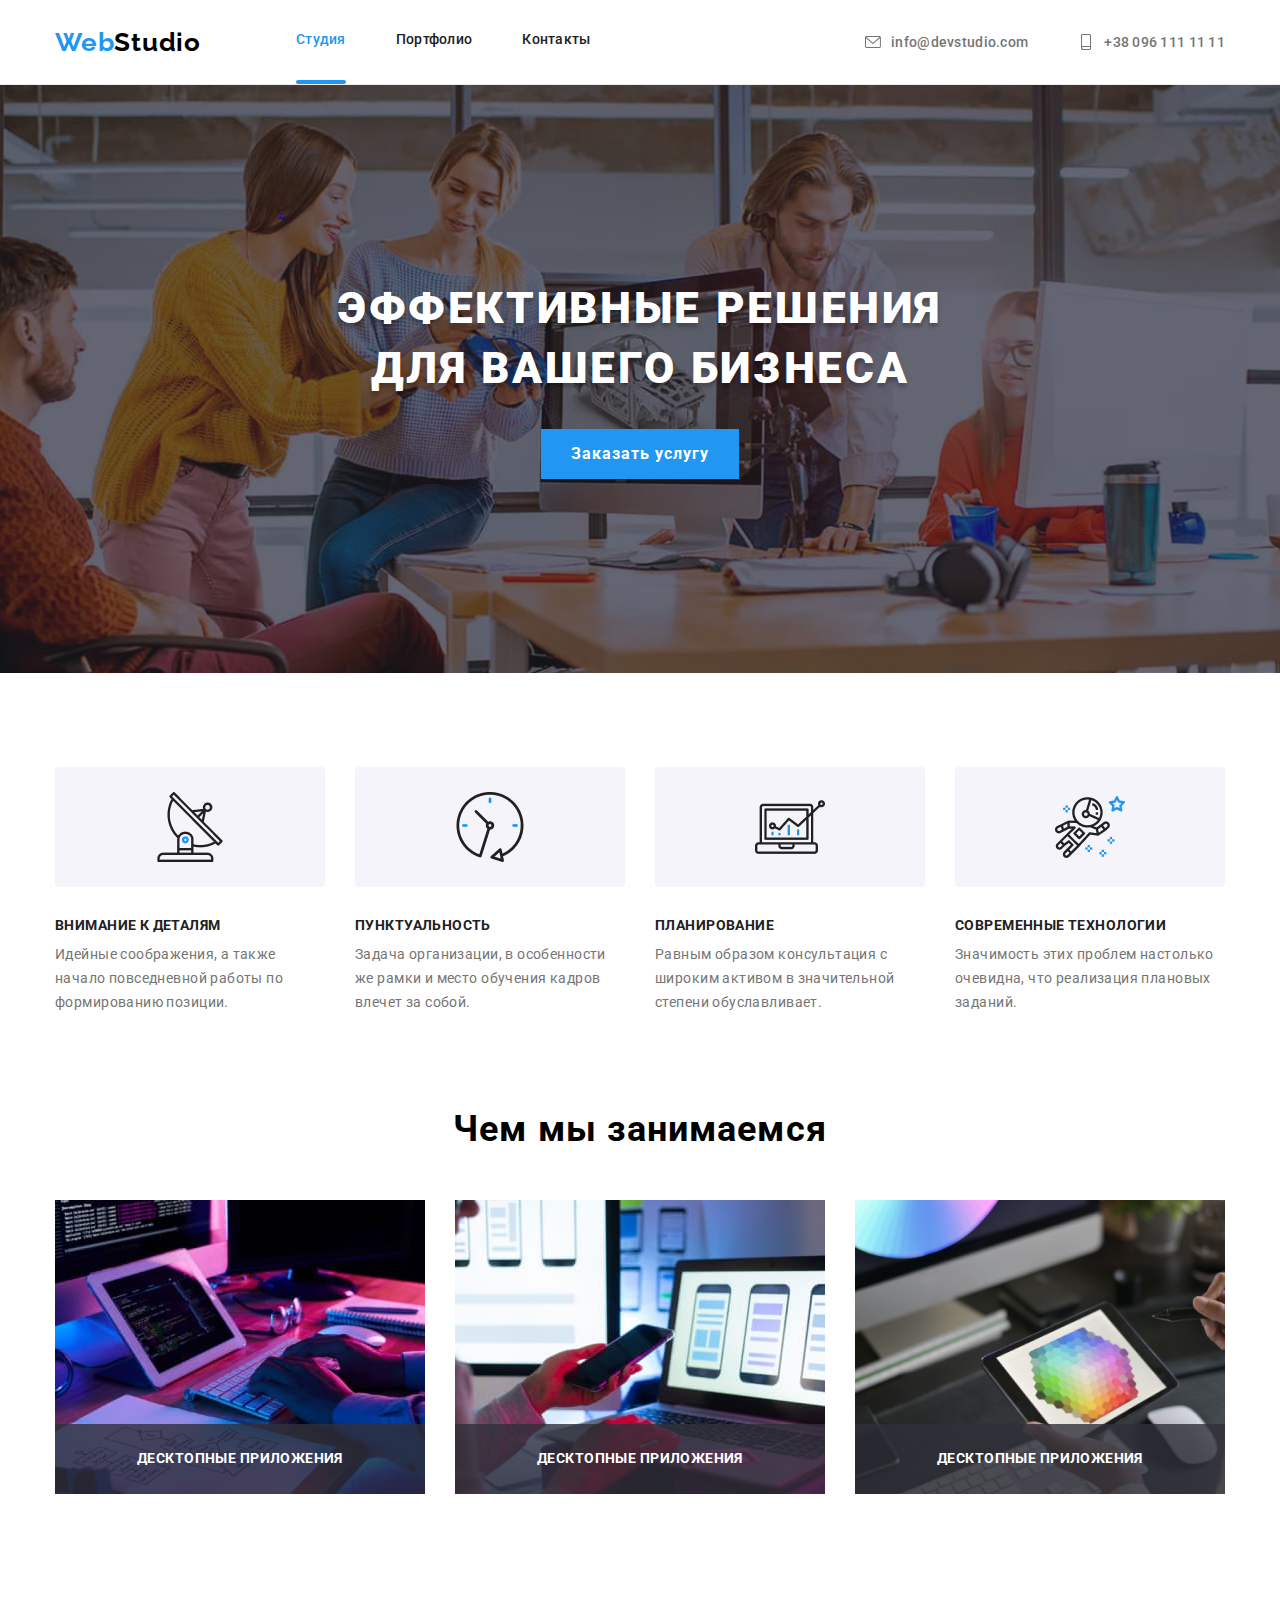
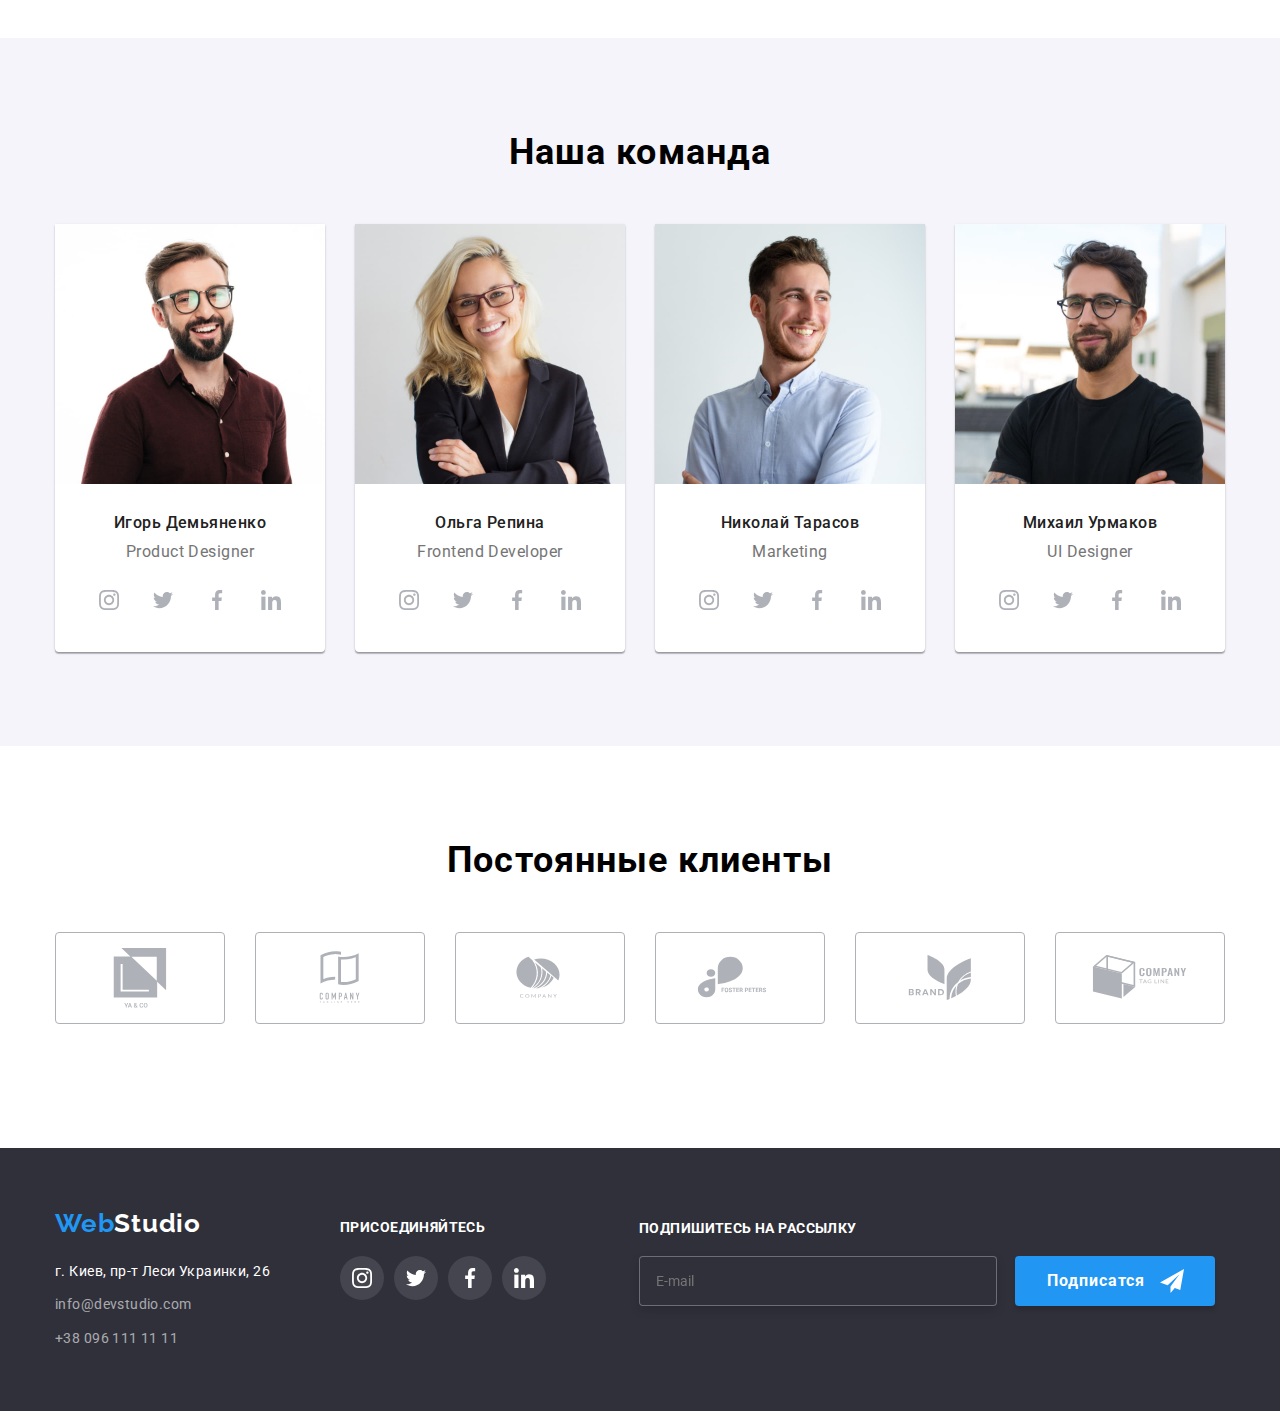
==== commit 632f2fef: "fix bugs" ====
--- a/index.html
+++ b/index.html
@@ -366,7 +366,7 @@
              
     </footer>
     <!-- Backdrop and Modal -->
-    <div class="backdrop " data-modal>
+    <div class="backdrop is-hidden" data-modal>
         <div class="modal">
             <button class="modal__button" type="button" data-modal-close>
                 <svg class="modal__icon" width="11px" height="11px" >
--- a/css/styles.css
+++ b/css/styles.css
@@ -342,6 +342,18 @@
     padding-top: 0;
     
 }
+
+.work__titel {
+    margin-bottom: 50px;
+
+    font-weight: 700;
+    font-size: 36px;
+    line-height: 1.16;
+    text-align: center;
+    letter-spacing: 0.03em;
+
+
+}
 .wokr-section {
     position: relative;
     margin-bottom: 50px;
